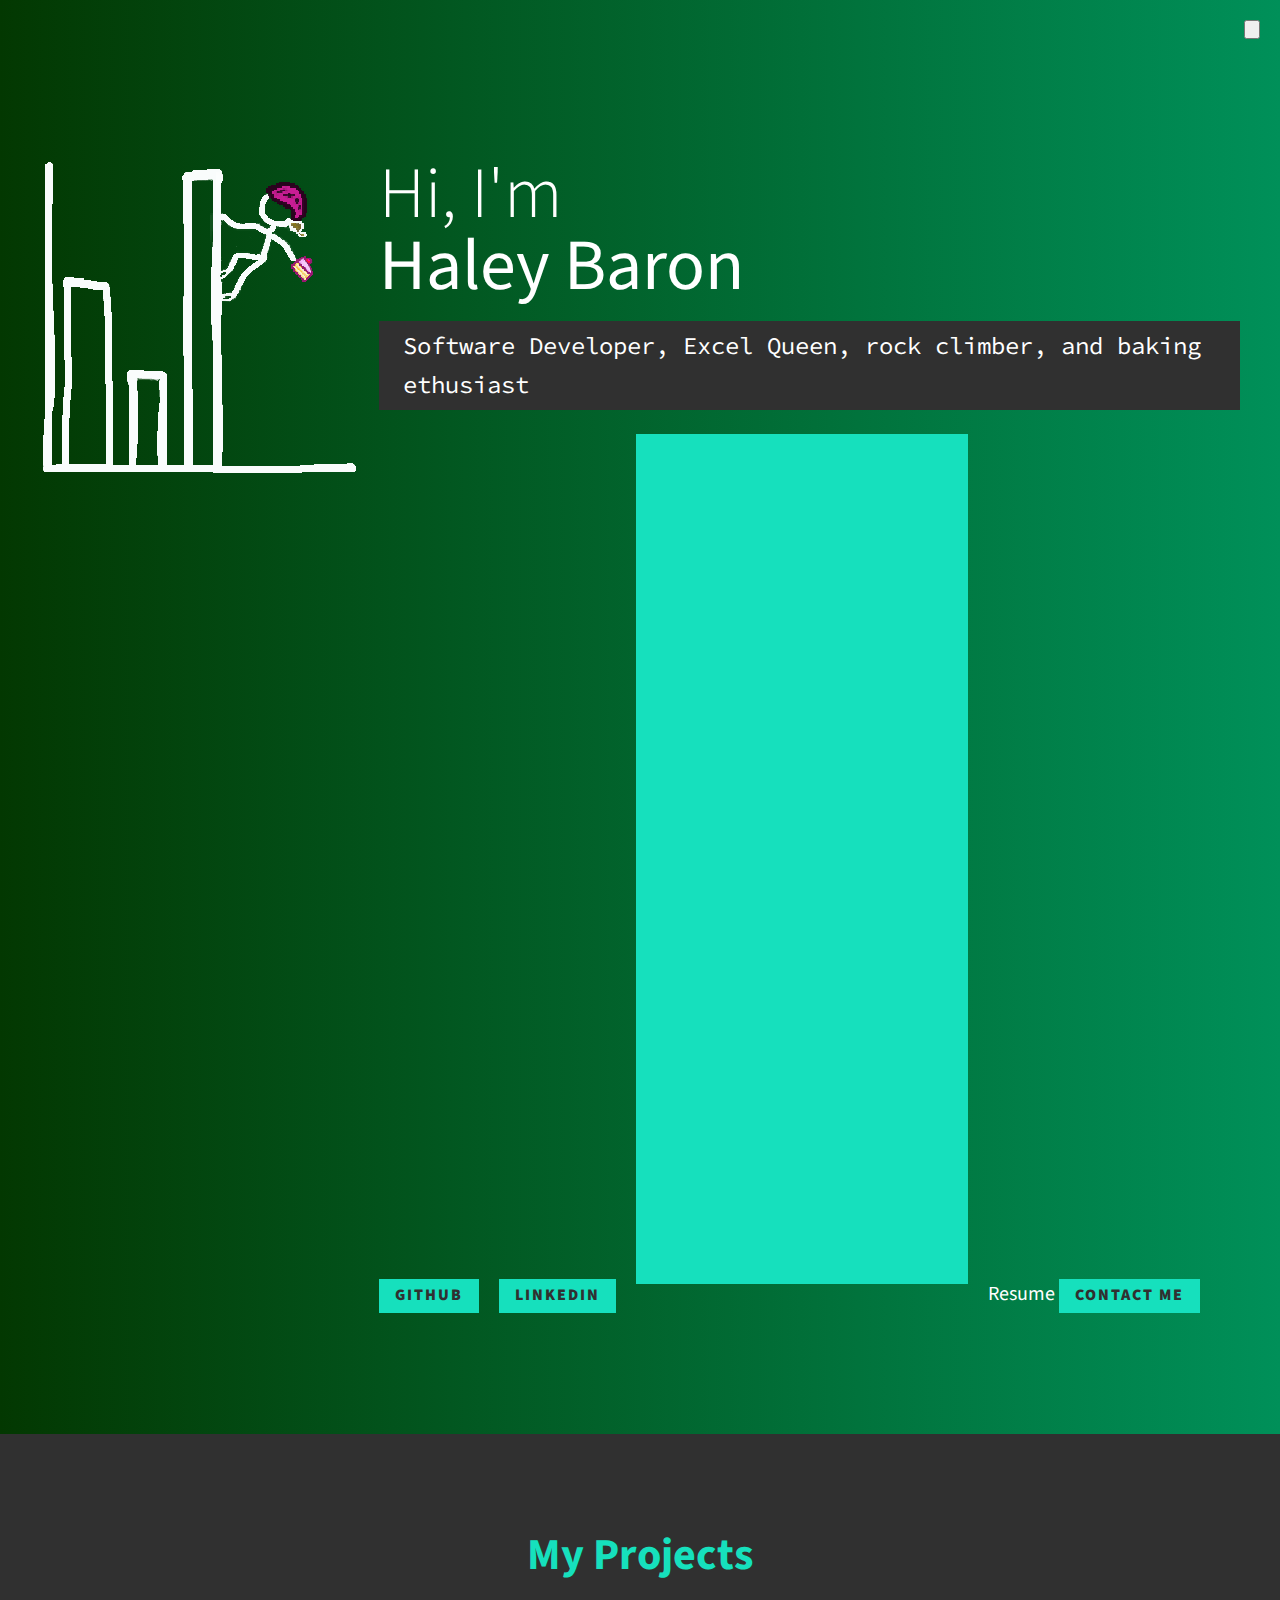
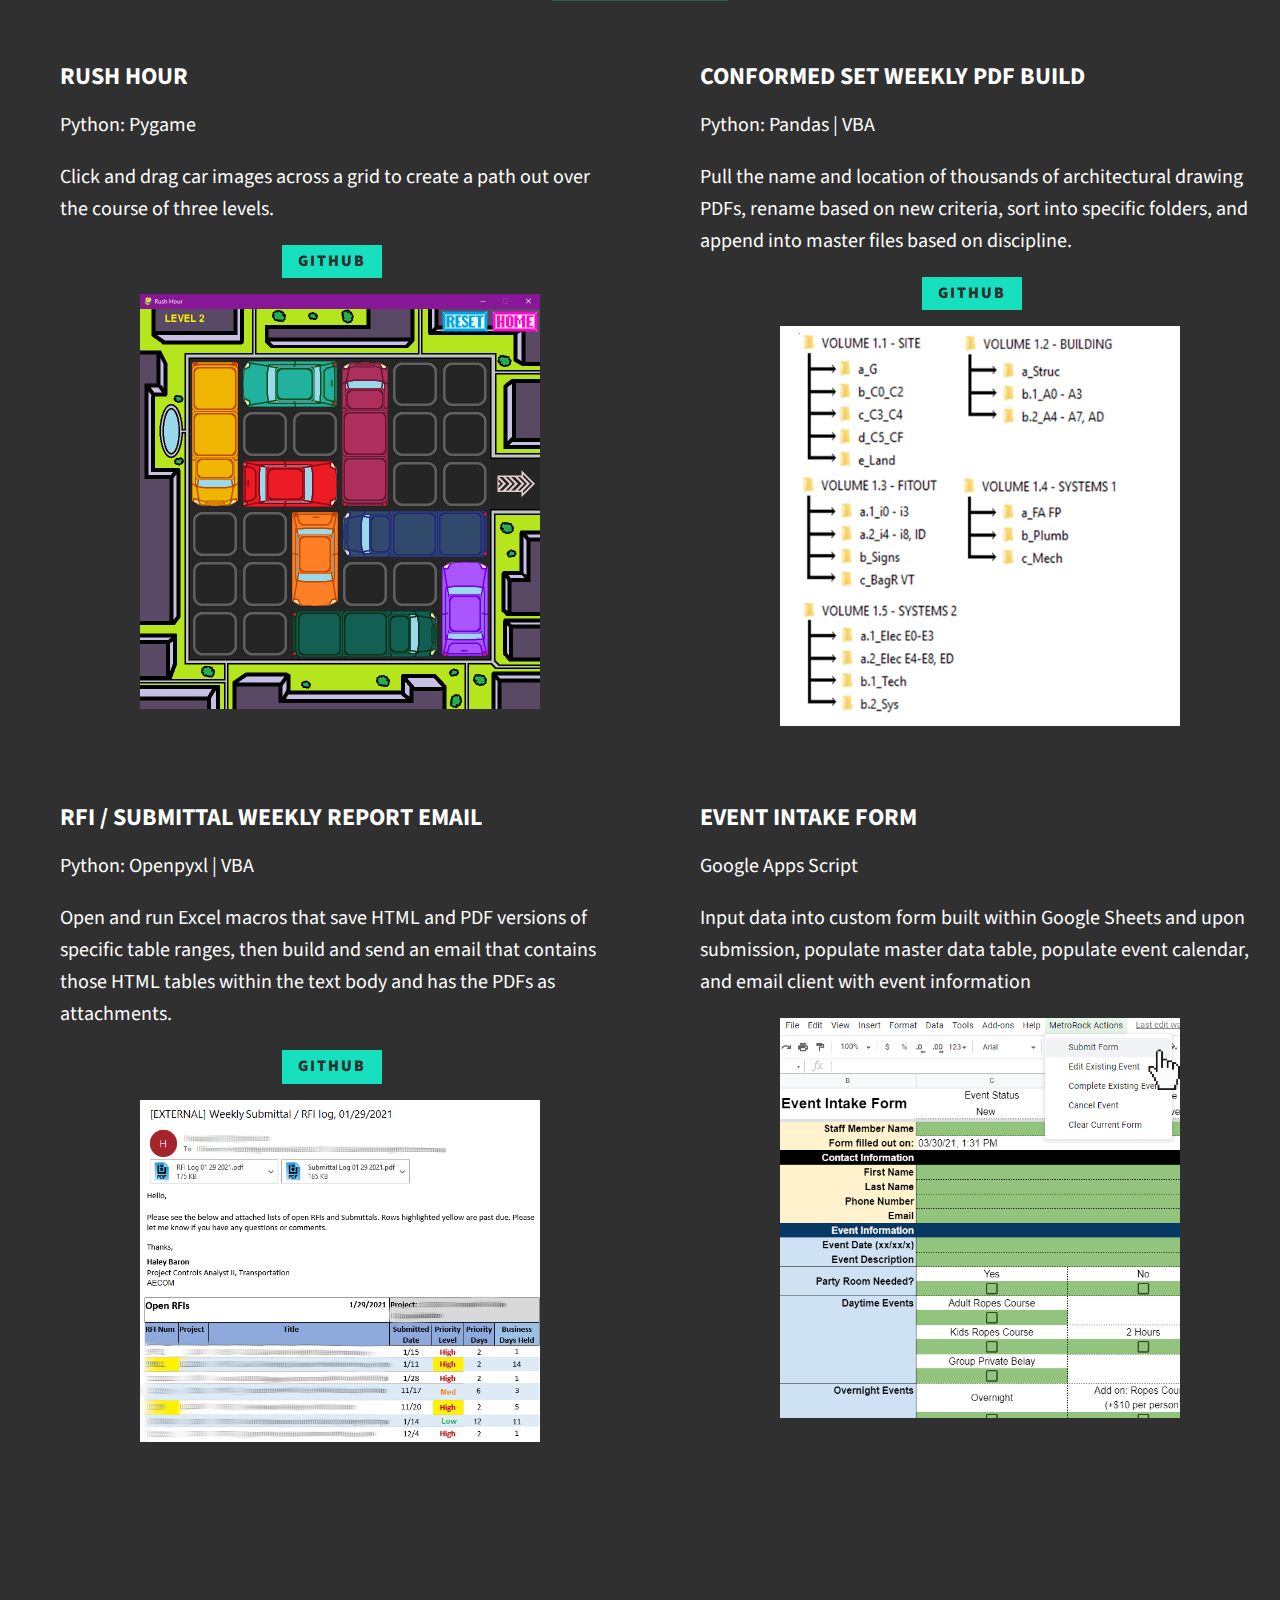
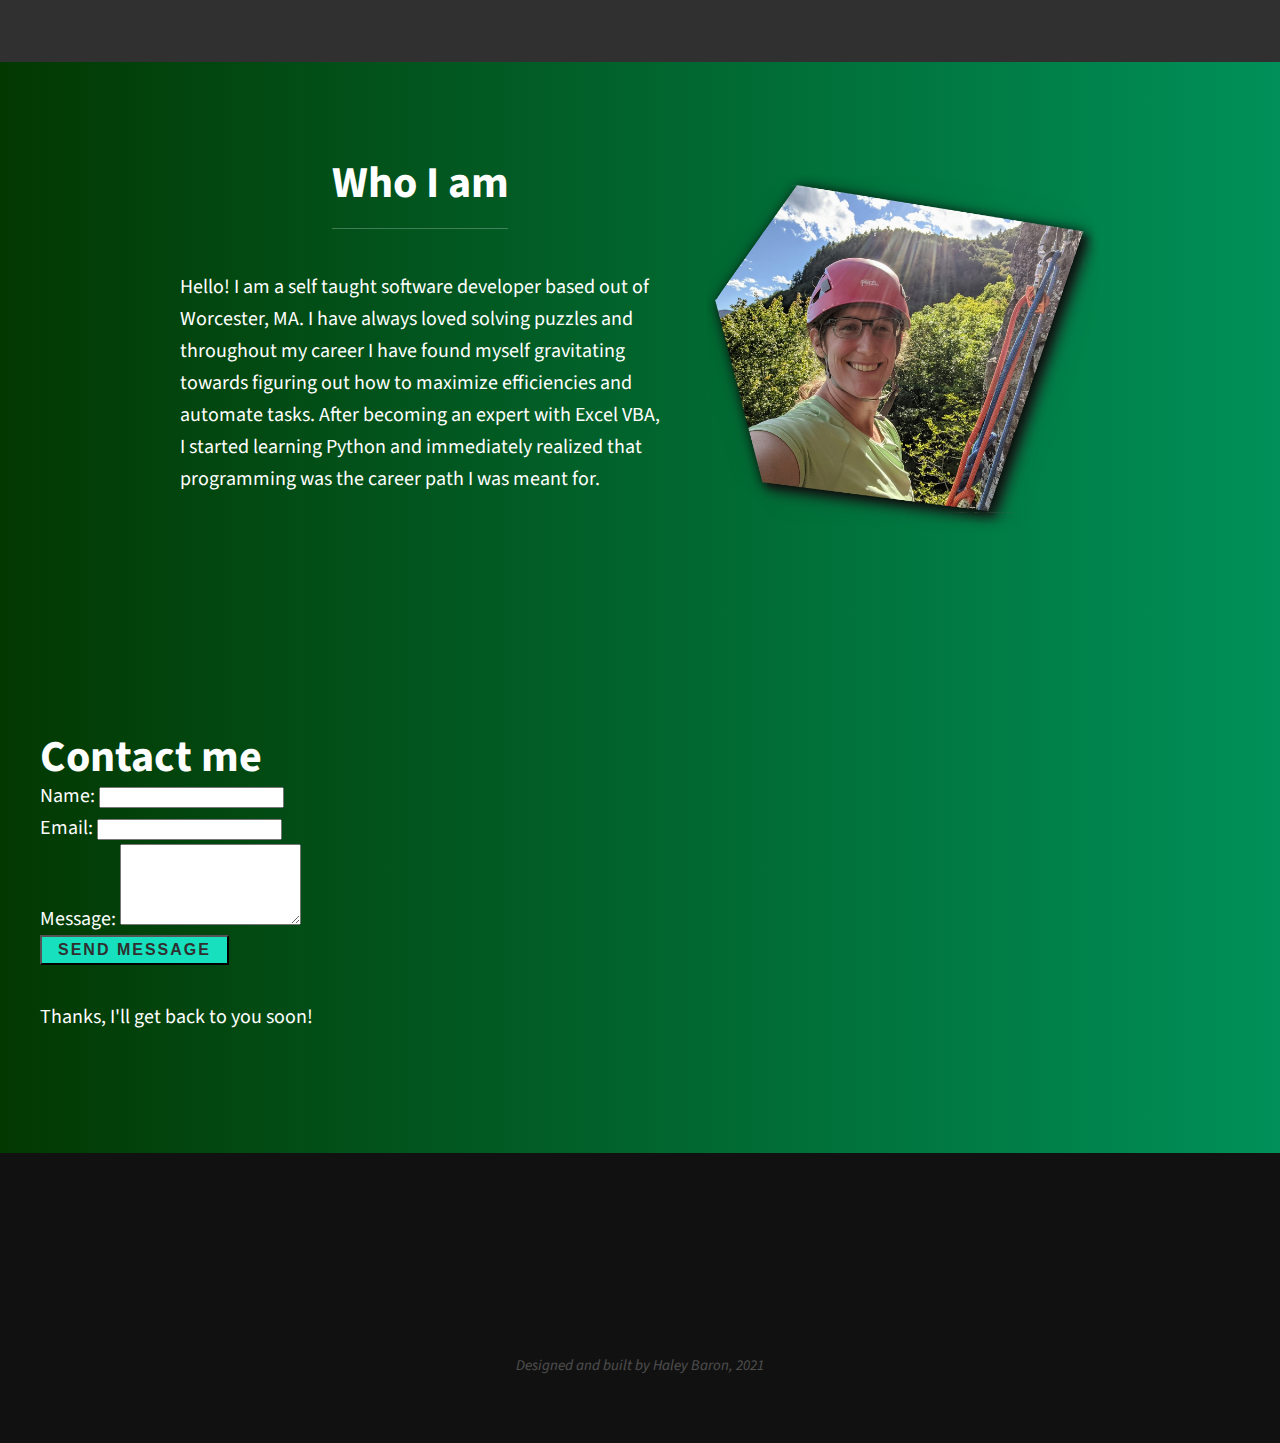
==== index.html @ 6edbf9b6 "Update index.html" ====
<html>
<head>
    <meta charset="UTF-8">
    <meta name="viewport" content="width=device-width, initial-scale=1.0">
    <title>Haley Baron Portfolio</title>
    <link rel="stylesheet" href="style.css">
    <script src="https://kit.fontawesome.com/a09a5a77fe.js" crossorigin="anonymous"></script>
    
    <link href="https://fonts.googleapis.com/css?family=Source+Code+Pro:400,900|Source+Sans+Pro:300,900&display=swap" rel="stylesheet">
</head>
<body>
    <header>
        <div class="logo">
            <img src="" alt="">
        </div>
        <button class="nav-toggle" aria-label="toggle navigation">
            <p class="hamburger"></p>
        </button>
        <nav class="nav">
            <ul class="nav__list">
                <li class="nav__item"><a href="#home" class="nav__link">Home</a></li>
                <li class="nav__item"><a href="#projects" class="nav__link">My Projects</a></li>
                <li class="nav__item"><a href="#about" class="nav__link">Who I Am</a></li>
                <li class="nav__item"><a href="#contact" class="nav__link">Contact Me</a></li>
            </ul>
        </nav>
    </header>

    <!-- Introduction -->
    <section class="intro" id="home">
        <h1 class="section__title section__title--intro">
            Hi, I'm <strong>Haley Baron</strong>
        </h1>
        <div class = "section__title section__title--img">
            <img src="images/AboutMe_cake2.png" alt="" class="intro__img">
        </div>
        <div>
            <div>
                <p class="section__subtitle section__subtitle--intro">Software Developer, Excel Queen, rock climber, and baking ethusiast</p>
            </div>
            <div class="section__title section__title--wrapper">
                <a href="https://github.com/Haleyb313" class="btn"><i class="fab fa-github"></i> Github</a>
                <a href="https://www.linkedin.com/in/haleybaron/" class="btn"><i class="fab fa-linkedin"></i> LinkedIn</a>
<!--                 <a href="https://www.haleybaron.github.io/resume/Baron.Haley.Resume.pdf" type="application/pdf" class="btn"><i class="fas fa-file-alt"></i> Resume</a> -->
		<embed src=""https://www.haleybaron.github.io/Baron.Haley.Resume.pdf" width="100%" height="850px" class="btn"><i class="fas fa-file-alt"></i> Resume</>
                <a href="#contact" class="btn"><i class="fas fa-paper-plane"></i> Contact Me</a>
            </div>
        </div>
    </section>


    <!-- My Projects -->
    <section class="my-projects" id="projects">
        <h2 class="section__title section__title--projects">My Projects</h2>
        <div class="projects">
            <div class="project">
                <h3>RUSH HOUR</h3>
				<p>Python: Pygame</p>
				<p>Click and drag car images across a grid to create a path out over the course of three levels.</p>  
                <div class="project--wrapper">
                    <a href="https://github.com/Haleyb313/RushHour/blob/main/rh.py" class="btn__project"><i class="fab fa-github"></i> Github</a>
                </div>
                <img src="images/RushHour.png" alt="" class="project__img">
            </div>
            <div class="project">
                <h3>CONFORMED SET WEEKLY PDF BUILD</h3>
				<p>Python: Pandas | VBA</p>
				<p>Pull the name and location of thousands of architectural drawing PDFs, rename based on new criteria, sort into specific folders, and append into master files based on discipline.</p>  
                <div class="project--wrapper">
                    <a href="https://github.com/Haleyb313/Conformed-Set-PDF-Creator/blob/main/main_github.py" class="btn__project"><i class="fab fa-github"></i> Github</a> 
                </div>
                <img src="images/ConformedSet.png" alt="" class="project__img">               
            </div>
            <div class="project">
                <h3>RFI / SUBMITTAL WEEKLY REPORT EMAIL</h3>
				<p>Python: Openpyxl | VBA</p>
				<p>Open and run Excel macros that save HTML and PDF versions of specific table ranges, then build and send an email that contains those HTML tables within the text body and has the PDFs as attachments.</p>
                <div class="project--wrapper">
                    <a href="https://github.com/Haleyb313/RFI_Submittal_Email/blob/main/Email_script_12_GitHub.py" class="btn__project"><i class="fab fa-github"></i> Github</a>
                </div>
                <img src="images/RFIEmail.png" alt="" class="project__img"> 
            </div>
            <div class="project">
                <h3>EVENT INTAKE FORM</h3>
				<p>Google Apps Script</p>
				<p>Input data into custom form built within Google Sheets and upon submission, populate master data table, populate event calendar, and email client with event information</p>  
                <img src="images/IntakeForm.png" alt="" class="project__img"> 
            </div>
        </div>
    </section>

    <!-- About Me -->
    <section class="about-me" id="about">
        <h2 class="section__title section__title--about">Who I am</h2>
        <!-- <p class="section__subtitle section__subtitle--about"></p> -->

        <div class="about-me__body">
            <p>Hello!  I am a self taught software developer based out of Worcester, MA.  I have always loved solving puzzles and throughout my career I have found myself gravitating towards figuring out how to maximize efficiencies and automate tasks.  After becoming an expert with Excel VBA, I started learning Python and immediately realized that programming was the career path I was meant for.</p>
        </div>

        <img src="images/profile_pic.png" class="about-me__img">

    </section>

    <!-- Contact Me -->    
    <section class="contact-me" id="contact">
        <h2 class="contact__title">Contact me</h2>

        <form class="input-container"
            action="https://formspree.io/f/mzbybael"
            method="POST"
        >
            <div class="input-section">
                <label class="input-label" for="name">Name:</label>
                <input class="input-input" type="text" name="name" id="full-name"  required/>
            </div>
            <div class="input-section">
                <label class="input-label" for="email" name="_replyto">Email:</label>
                <input class="input-input" type="email" name="_replyto" id="email-address" required/>
            </div>
            <div class="input-section-full">
                <!-- <label class="input-label" for="subject" name="subject">Subject:</label> -->
                <input class="input-input" type="hidden" name="_subject" id="email-subject" value="Contact Form Submission">
            </div>
            <div class="input-section-full">
                <label class="input-label">Message:</label>
                <textarea class="input-input" name="message" id="message" rows="5" required></textarea>
            </div>
            <div class="submit__wrapper">
                <!-- <a href="#" class="btn"><i class="fas fa-paper-plane"></i> Send message</a> -->
                <input class="btn" type="submit" value="Send message">
                <p class="thanks">Thanks, I'll get back to you soon!</p>
            </div>
        </form>

    </section>

    <!-- Footer -->
    <footer class="footer">    
        <!-- <a href="mailto:haleyb313@gmail.com" class="footer__link">hello@haley.dev</a> -->
            <ul class="social-list">
                <li class="social-list__item">
                    <a class="social-list__link" href="https://github.com/Haleyb313">
                        <i class="fab fa-github"></i>
                    </a>
                </li>
                <li class="social-list__item">
                    <a class="social-list__link" href="https://www.linkedin.com/in/haleybaron/">
                        <i class="fab fa-linkedin"></i>
                    </a>
                </li>
            </ul>
        <p class="designedby">Designed and built by Haley Baron, 2021</p>

    </footer>


    <script src="index.js"></script>


</body>
</html>
---- style.css ----
*,
*::before,
*::after{
    box-sizing: border-box;
}

:root {
    --ff-primary:'Source Sans Pro', sans-serif;
    --ff-secondary:'Source Code Pro', monospace;

    --fw-reg: 300;
    --fw-bold: 900;

    --clr-light: #fff;
    --clr-dark: #303030;
    --clr-accent: #16e0bd;
    --clr-hover:#085548; 

    --fs-h1: 3rem;
    --fs-h2: 2.25rem;
    --fs-h3: 1.24rem;
    --fs-body:1rem;

}

@media (min-width: 800px){
    :root {
        --fs-h1: 4.5rem;
        --fs-h2: 2.75rem;
        --fs-h3: 1.5rem;
        --fs-body: 1.25rem;
    }
}


/*General styles */

body{
    background: linear-gradient(to right, #033801, #009059);
    color: var(--clr-light);
    margin: 0;
    font-family:var(--ff-primary);
    font-size: var(--fs-body);
    line-height: 1.6;
}

section {
    padding: 5em 2em;
}

img {
    display: block;
    max-width: 100%;
}

:focus {
    outline: 3px solid var(--clr-accent);
    outline-offset: 3px;
}

/* Buttons */

.btn,
.btn__project {
    display: inline-block;
    background: var(--clr-accent);
    color: var(--clr-dark);
    text-decoration: none;
    cursor: pointer;
    font-size: 1rem;
    text-transform: uppercase;
    letter-spacing: 2px;
    font-weight: var(--fw-bold);
    transition: transform 200ms ease-in-out;
    margin-right: 1em;  
    margin-bottom: 1em;  
    padding: .25em 1em;
    position: relative;
    width: max-content;
}

.btn:hover {
    transform: scale(1.1);
    border: 2px solid var(--clr-light);
}

.btn__project:hover {
    transform: scale(1.1);
    border: 2px solid var(--clr-light);
}


/* Typography */

h1,
h2,
h3 {
    line-height: 1;
    margin: 0;
}

h1 {font-size: var(--fs-h1)}
h2 {font-size: var(--fs-h2)}
h3 {font-size: var(--fs-h3)}

.section__title {
    margin-bottom: .25em;
}

.section__title--intro {
    font-weight: var(--fw-reg);
}

.section__title--intro strong {
    display: block;
}
.section__subtitle{
    margin:0;
    font-size: var(--fs-h3);
}

.section__subtitle--intro{
    background-color: var(--clr-dark);
    font-family: var(--ff-secondary);
    margin-bottom: 1em;
    padding: .25em 1em;
    width: 100%;
    max-width: max-content;
}

/* .section__subtitle--about{} */

/* Header */

header {
    display: flex;
    justify-content: space-between;
    padding: 1em;
}

.logo {
    max-width: 100px;
}

.nav {
    position: fixed;
    background: var(--clr-dark);
    color: var(--clr-light);
    top: 0;
    bottom: 0;
    left: 0;
    right: 0;
    z-index: 100;
    
    transform: translateX(100%);
    transition: transform 250ms cubic-bezier(.5, 0, .5, 1);
}

.nav__list {
    list-style: none;
    display: flex;
    height: 100%;
    flex-direction: column;
    justify-content: space-evenly;
    align-items: center;
    margin: 0;
    padding: 0;
}

.nav__link {
    color: inherit;
    font-weight: var(--fw-bold);
    font-size: var(--fs-h2);
    text-decoration: none;
}

.nav__link:hover {
    color: var(--clr-accent);
}




/* Intro section */

.intro {
    position: relative;
    width: max-content;
}

@media (min-width: 400px){
    .intro {
        display: grid;
        width: 100%;
        margin: 0 auto;
        grid-column-gap: 1em;
        grid-template-areas:
            "img title"
            "img subtitle"
            "img buttons";

    }

    .intro__img{
        grid-area:  img;
        grid-template-columns: min-content max-content;
        min-width: 250px;
        float: right;
    }

}

.section__title--intro{
    /* grid-area: title; */
    grid-template-columns: min-content max-content;

}

.section__title--img {
    grid-column-start: 1;
    grid-row: 1 / 4;
}

.section__title--wrapper {
    grid-column-start: 2;
}

/* Projects */

.my-projects {
    background-color: var(--clr-dark);
    background-size: cover;
    color: var(--clr-light);
}

.section__title--projects{
    color:var(--clr-accent);
    position: relative;
    text-align: center;
}

.section__title--projects::after{
    content: '';
    display: block;
    width: 4em;
    height: 1px;
    margin: 0.5em auto 1em;
    background: currentColor;
    opacity: 0.25;
}

.project{
    max-width: 600px;
    max-height: auto;
    margin: 0 auto;
    padding: 1em;
}

.project:hover {
    border: 2px solid var(--clr-accent);
    background: var(--clr-hover);
}


@media (min-width: 800px){
    .projects {
        display: grid;
        max-width: 1200px;
        width: min-content;
        margin: 1em auto 1em;
        grid-column-gap: 2em;
        grid-row-gap: 2em;
        grid-template-areas:
            "title"
            "subtitle"
            "btn"
            "img";
        grid-template-columns: 600px max-content;
    }

    .project__img{
        width: 400px; 
        grid-area:  img;
        min-width: 250px;
        max-width: 450px;
        margin: auto;
    }

    .project--wrapper{
        position: relative;
        text-align: center;
        margin: auto;
    }

}

.about-me{
    max-width: 1000px;
    margin: 0 auto;
}

@media (min-width: 800px){
    .about-me{
        display: grid;
        grid-template-columns: 1fr 400px;
        grid-template-areas: 
            "title img"
            "subtitle img"
            "text img";
        grid-column-gap: 2em;
    }

    .section__title--about{
        grid-area: title;
        position: relative;
        text-align: center;
    }

    .about-me__img{
        grid-area: img;
    }

    .section__title--about::after{
        content: '';
        display: block;
        width: 4em;
        height: 1px;
        margin: 0.5em auto .25em;
        background: currentColor;
        opacity: 0.25;
    }

}

/* footer */

.footer {
    background: #111;
    color: var(--clr-accent);
    text-align: center;
    padding: 2.5em 0;
}

.footer a { 
    color: inherit;
    text-decoration: none;
}

.footer__link {
    font-weight: var(--fw-bold);
    font-size: var(--fs-h3);
}

.social-list__link{
    font-size: 3em;
}

.footer__link:hover,
.social-list__link:hover {
    opacity: .7;
}

.footer__link:hover {
    text-decoration: underline;
}

.social-list {
    list-style: none;
    display: flex;
    justify-content: center;
    margin: 2em 0 0;
    padding: 0;
}

.social-list__item {
    margin: 0 .5em;
}

.social-list__link {
    padding: .5em;
}

.designedby {
   color: #fff;
   opacity: .25; 
   font-size: .75em;
   font-style: italic;
}
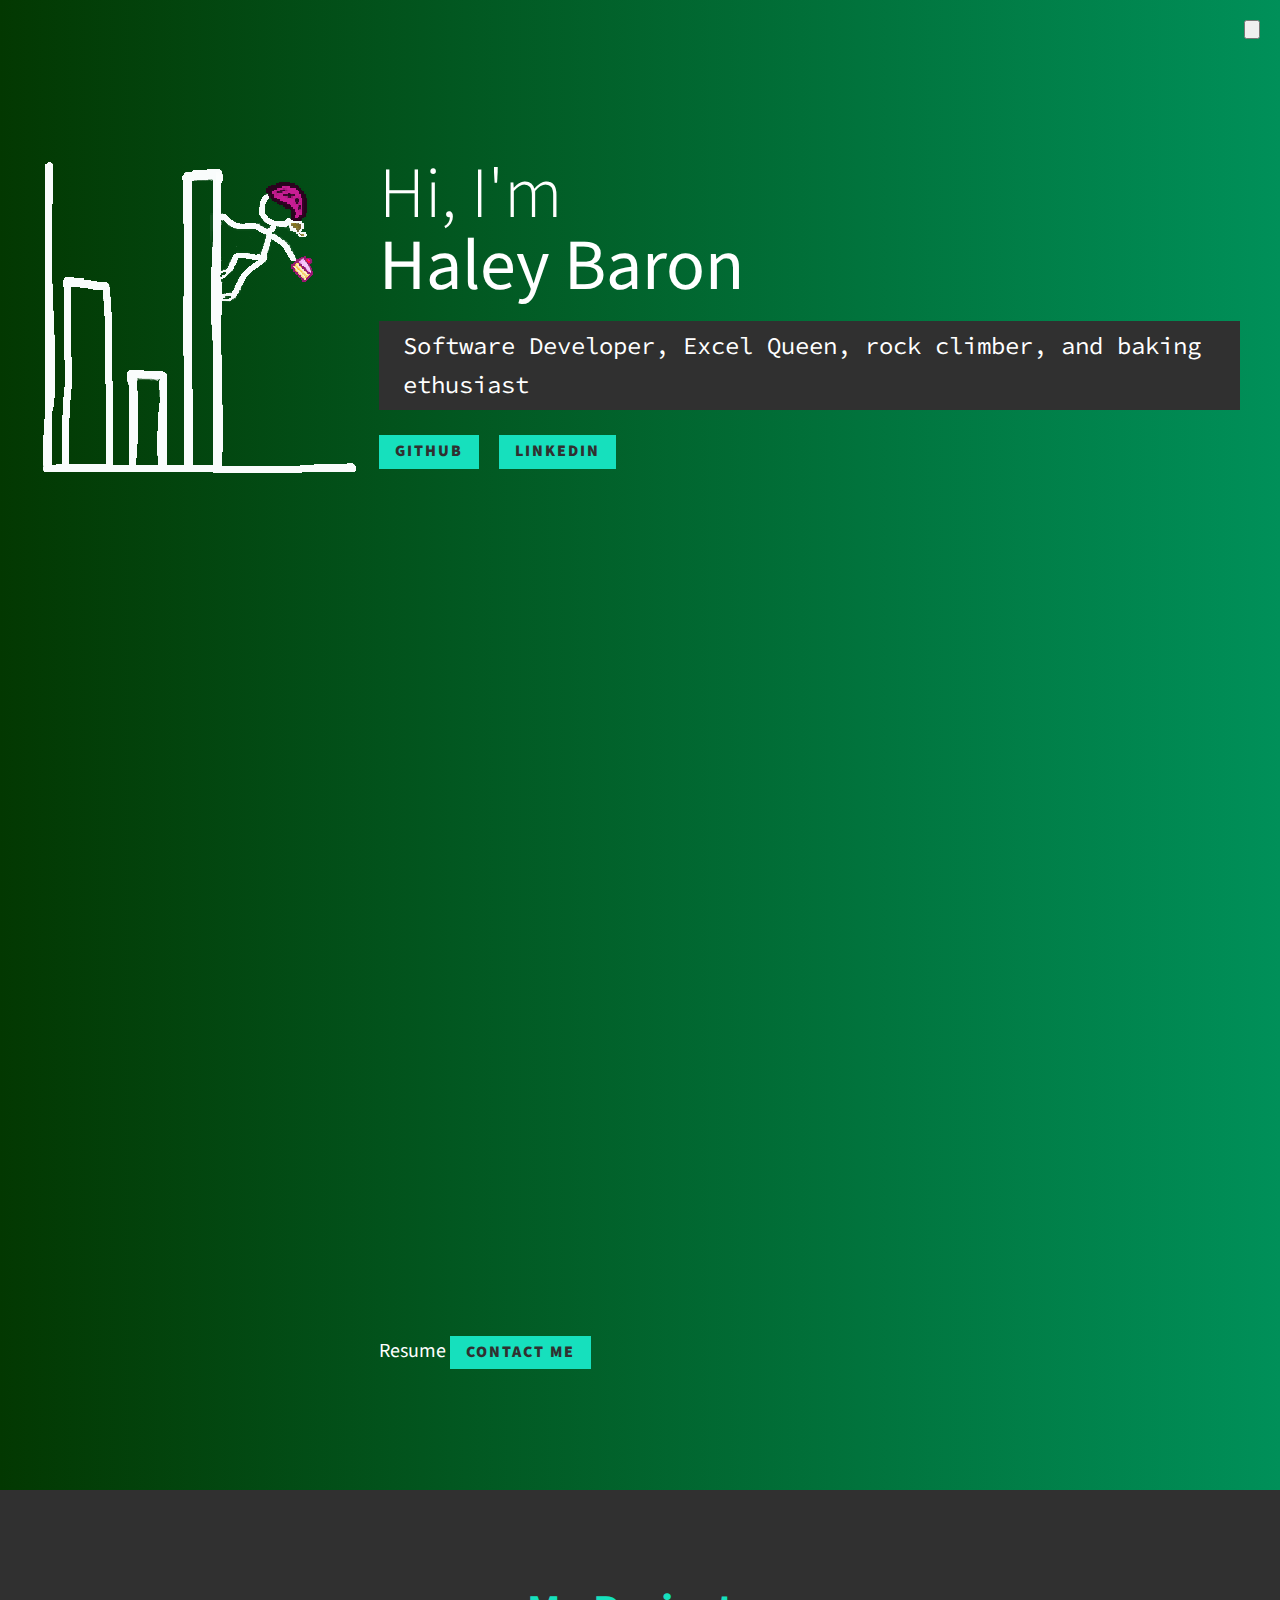
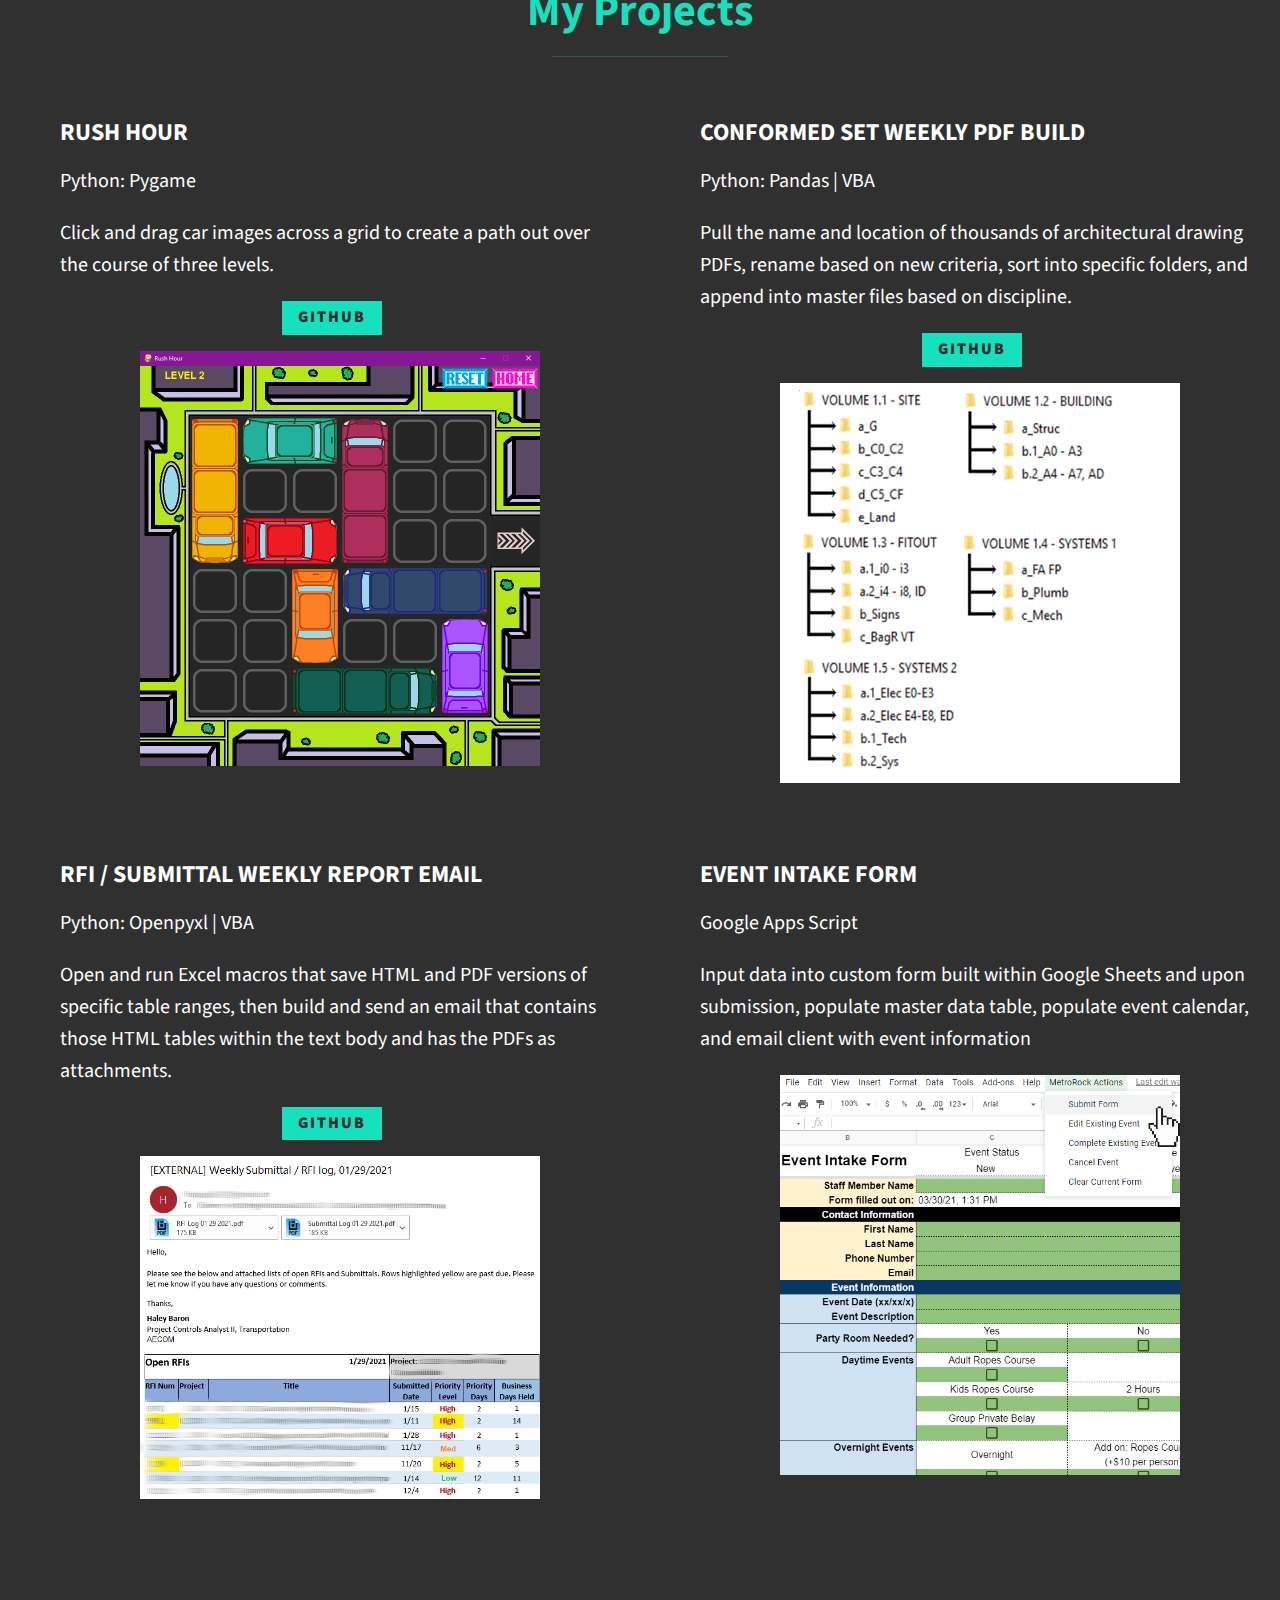
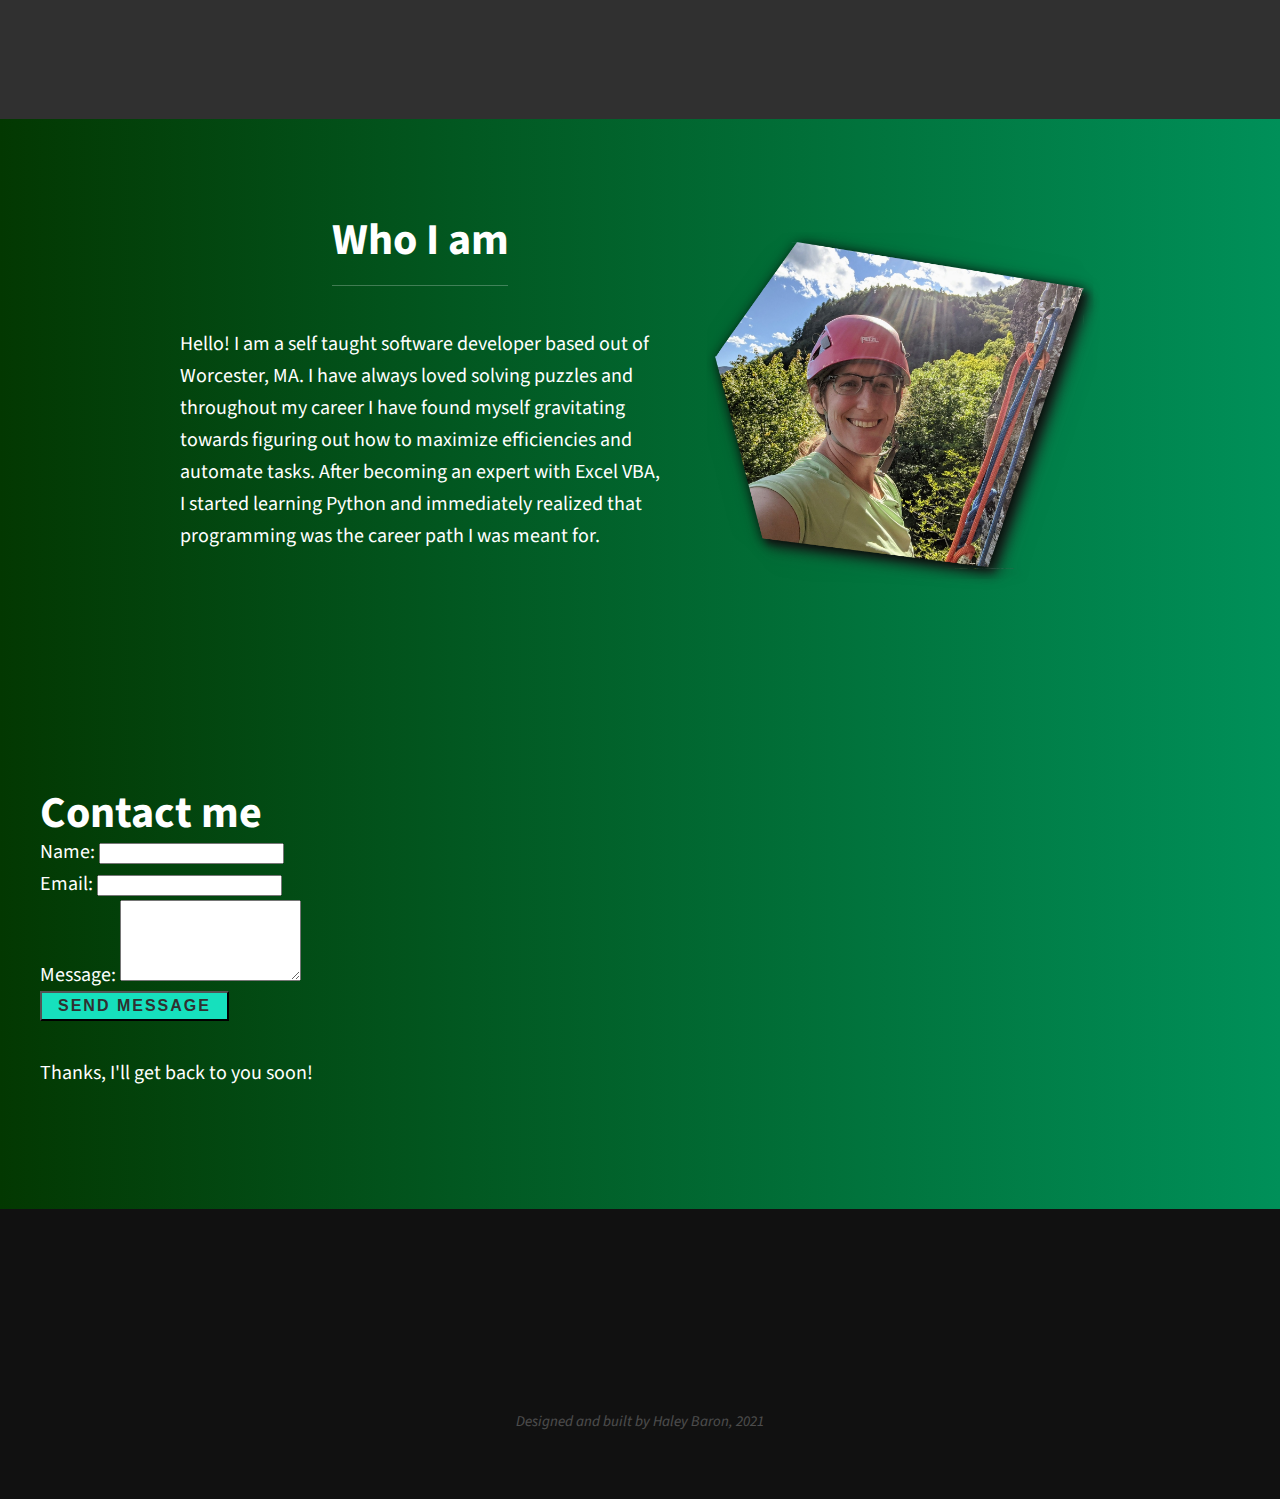
==== commit b18787b9: "Update index.html" ====
--- a/index.html
+++ b/index.html
@@ -42,7 +42,7 @@
                 <a href="https://github.com/Haleyb313" class="btn"><i class="fab fa-github"></i> Github</a>
                 <a href="https://www.linkedin.com/in/haleybaron/" class="btn"><i class="fab fa-linkedin"></i> LinkedIn</a>
 <!--                 <a href="https://www.haleybaron.github.io/resume/Baron.Haley.Resume.pdf" type="application/pdf" class="btn"><i class="fas fa-file-alt"></i> Resume</a> -->
-		<embed src=""https://www.haleybaron.github.io/Baron.Haley.Resume.pdf" width="100%" height="850px" class="btn"><i class="fas fa-file-alt"></i> Resume</>
+		<embed src=""https://www.haleybaron.github.io/Baron.Haley.Resume.pdf" width="100%" height="850px"><i class="fas fa-file-alt"></i> Resume</>
                 <a href="#contact" class="btn"><i class="fas fa-paper-plane"></i> Contact Me</a>
             </div>
         </div>
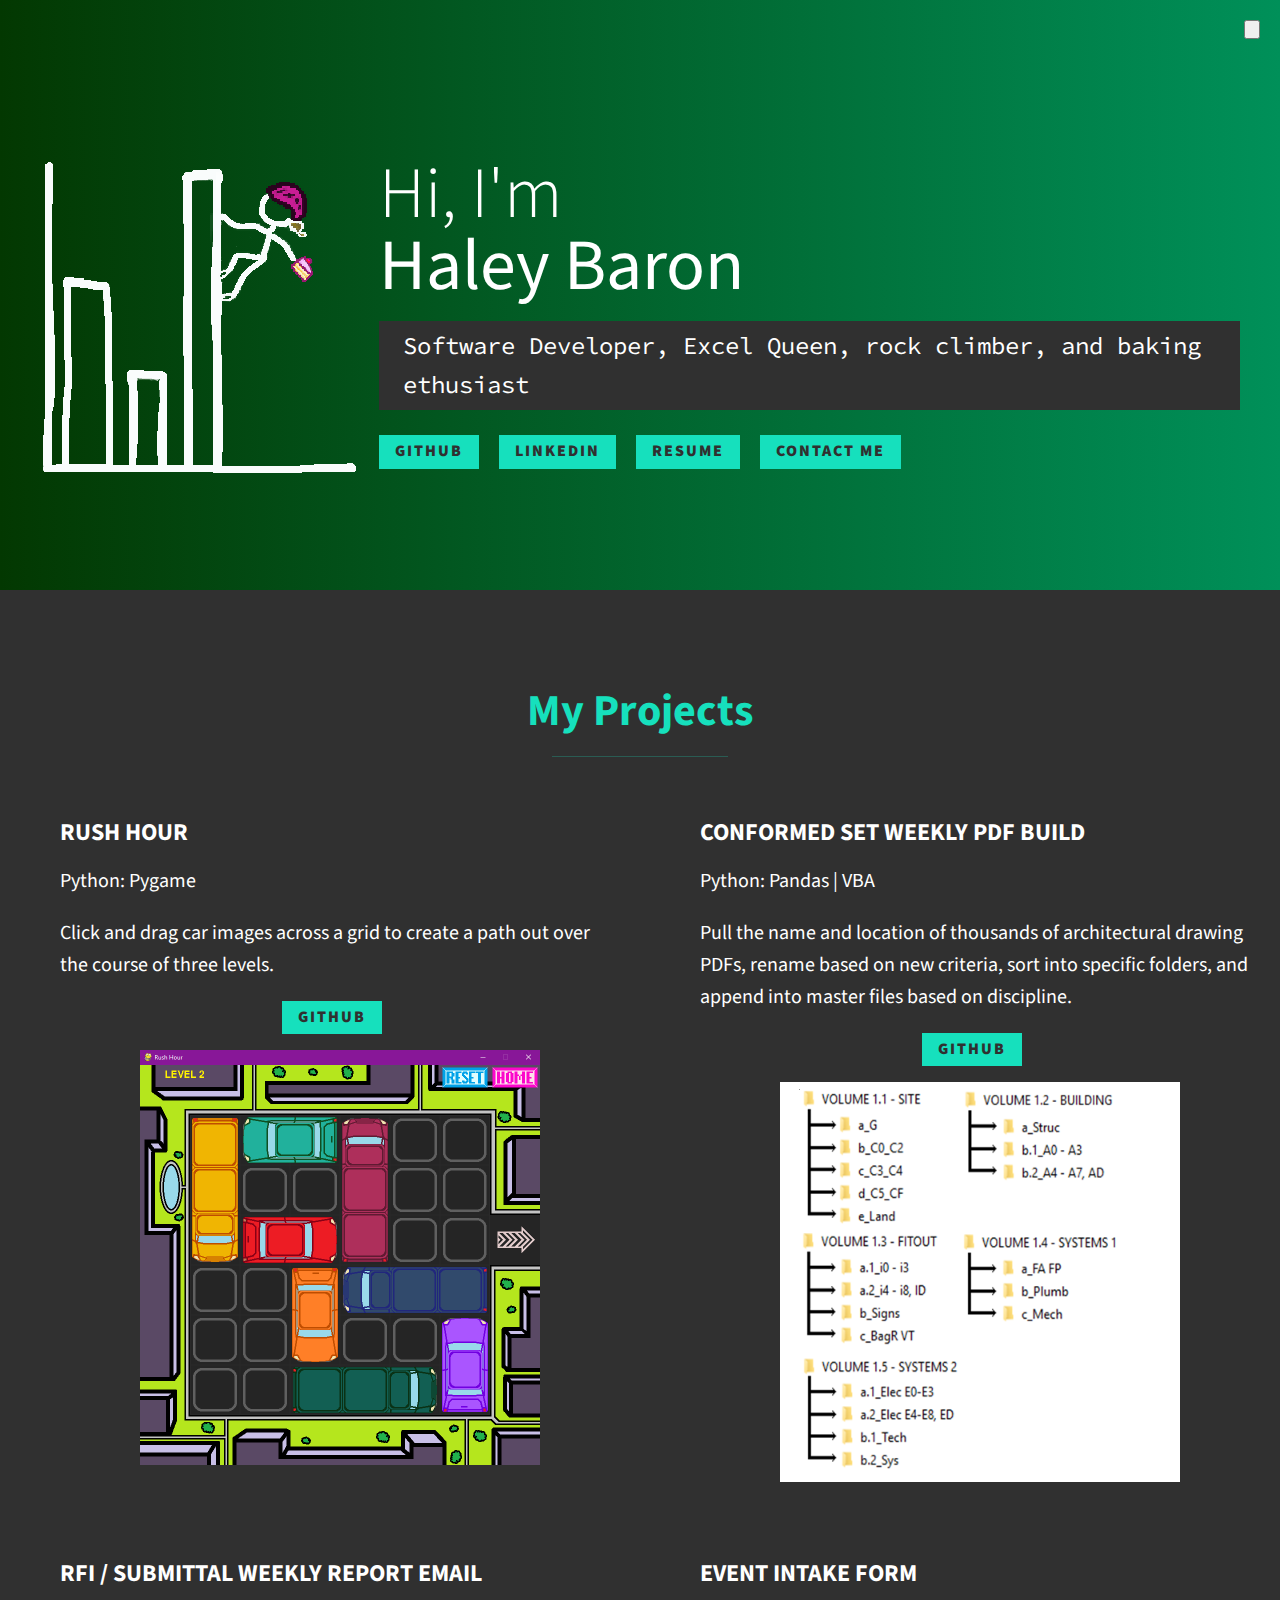
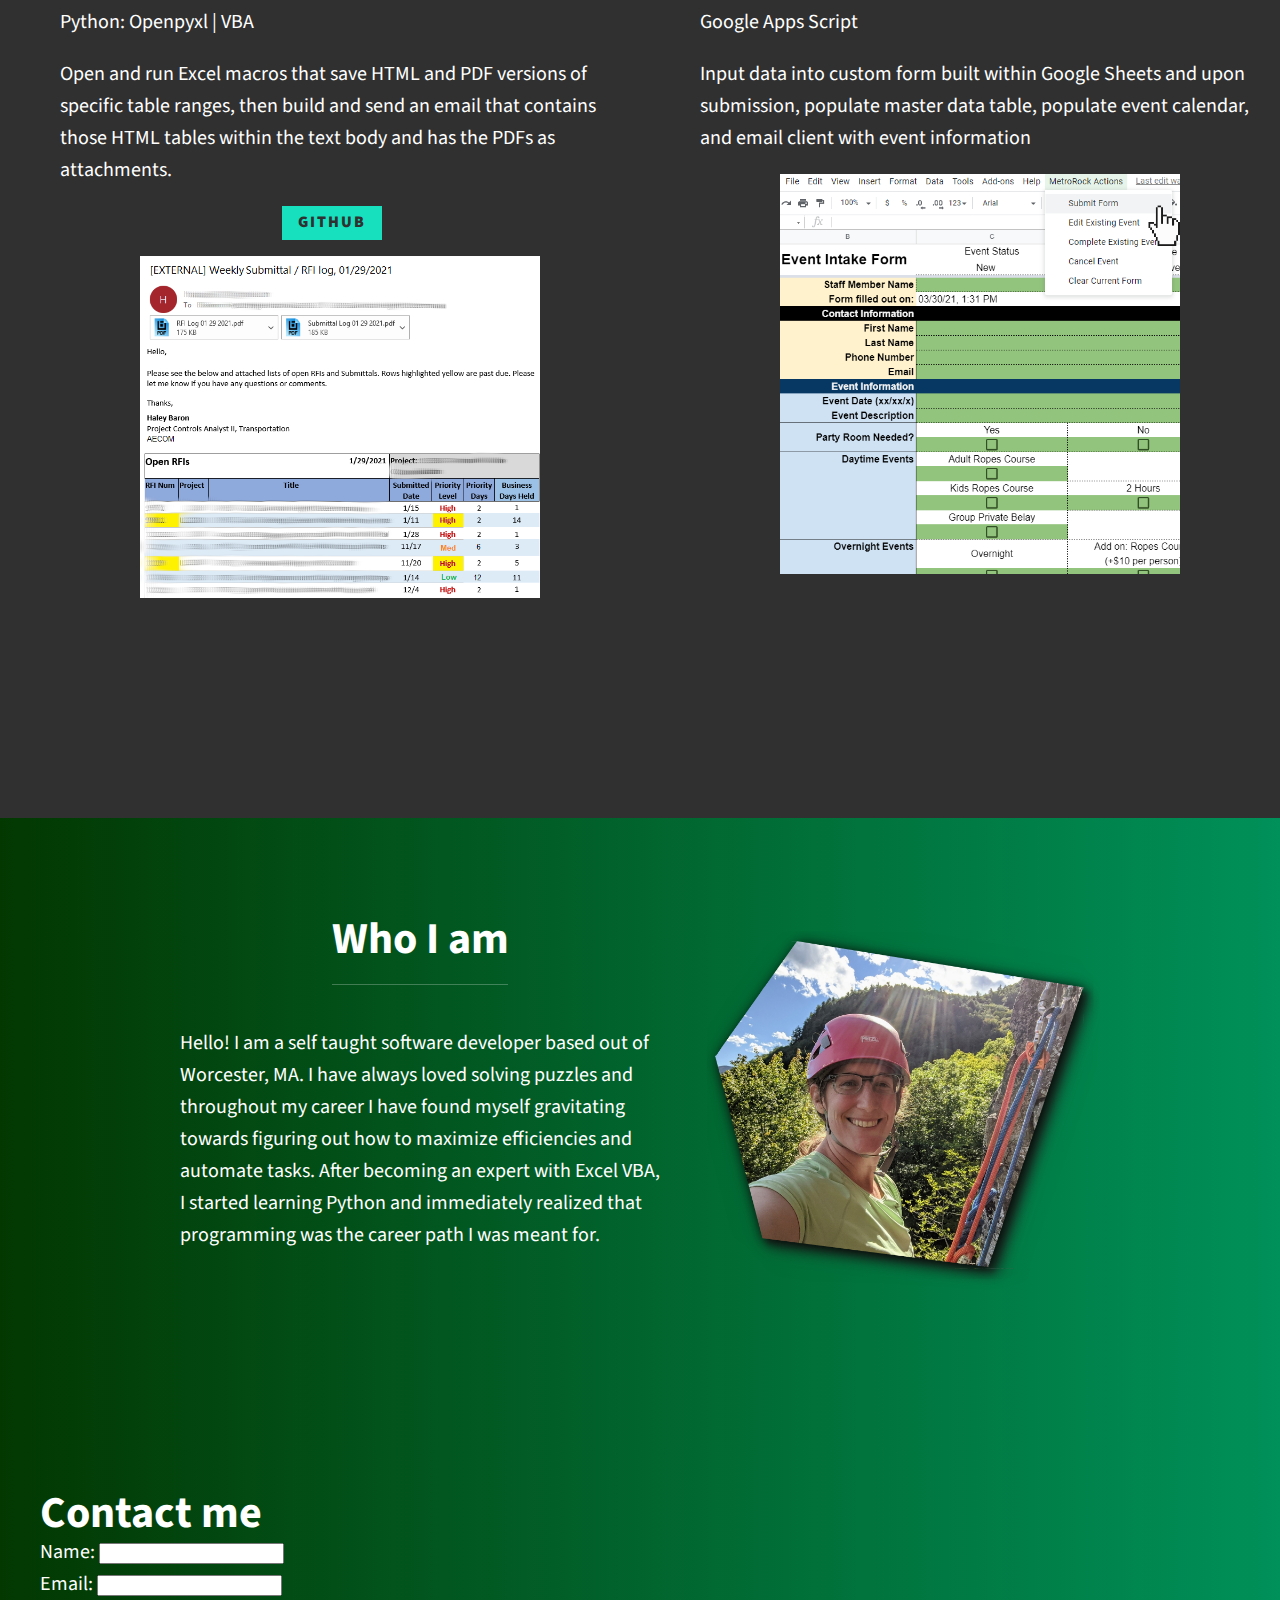
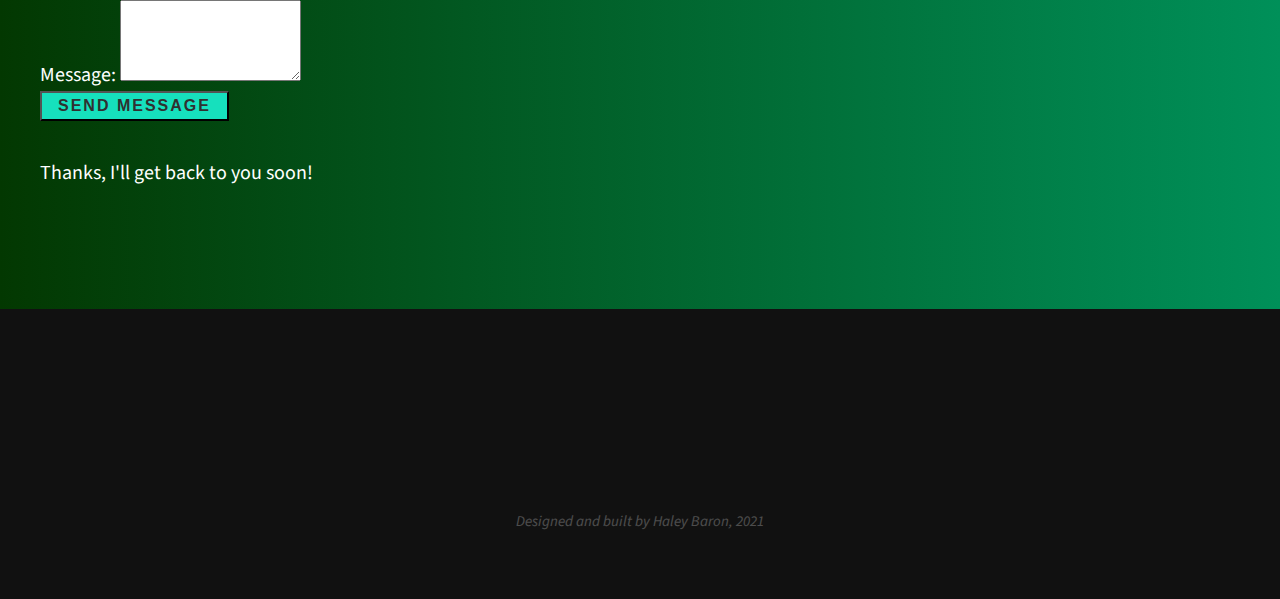
==== commit d2b50ad9: "Update index.html" ====
--- a/index.html
+++ b/index.html
@@ -41,8 +41,7 @@
             <div class="section__title section__title--wrapper">
                 <a href="https://github.com/Haleyb313" class="btn"><i class="fab fa-github"></i> Github</a>
                 <a href="https://www.linkedin.com/in/haleybaron/" class="btn"><i class="fab fa-linkedin"></i> LinkedIn</a>
-<!--                 <a href="https://www.haleybaron.github.io/resume/Baron.Haley.Resume.pdf" type="application/pdf" class="btn"><i class="fas fa-file-alt"></i> Resume</a> -->
-		<embed src=""https://www.haleybaron.github.io/Baron.Haley.Resume.pdf" width="100%" height="850px"><i class="fas fa-file-alt"></i> Resume</>
+                <a href="https://www.haleybaron.github.io/resume/Baron.Haley.Resume.pdf"  type="text/javascript" target="_blank" class="btn"><i class="fas fa-file-alt"></i> Resume</a>
                 <a href="#contact" class="btn"><i class="fas fa-paper-plane"></i> Contact Me</a>
             </div>
         </div>
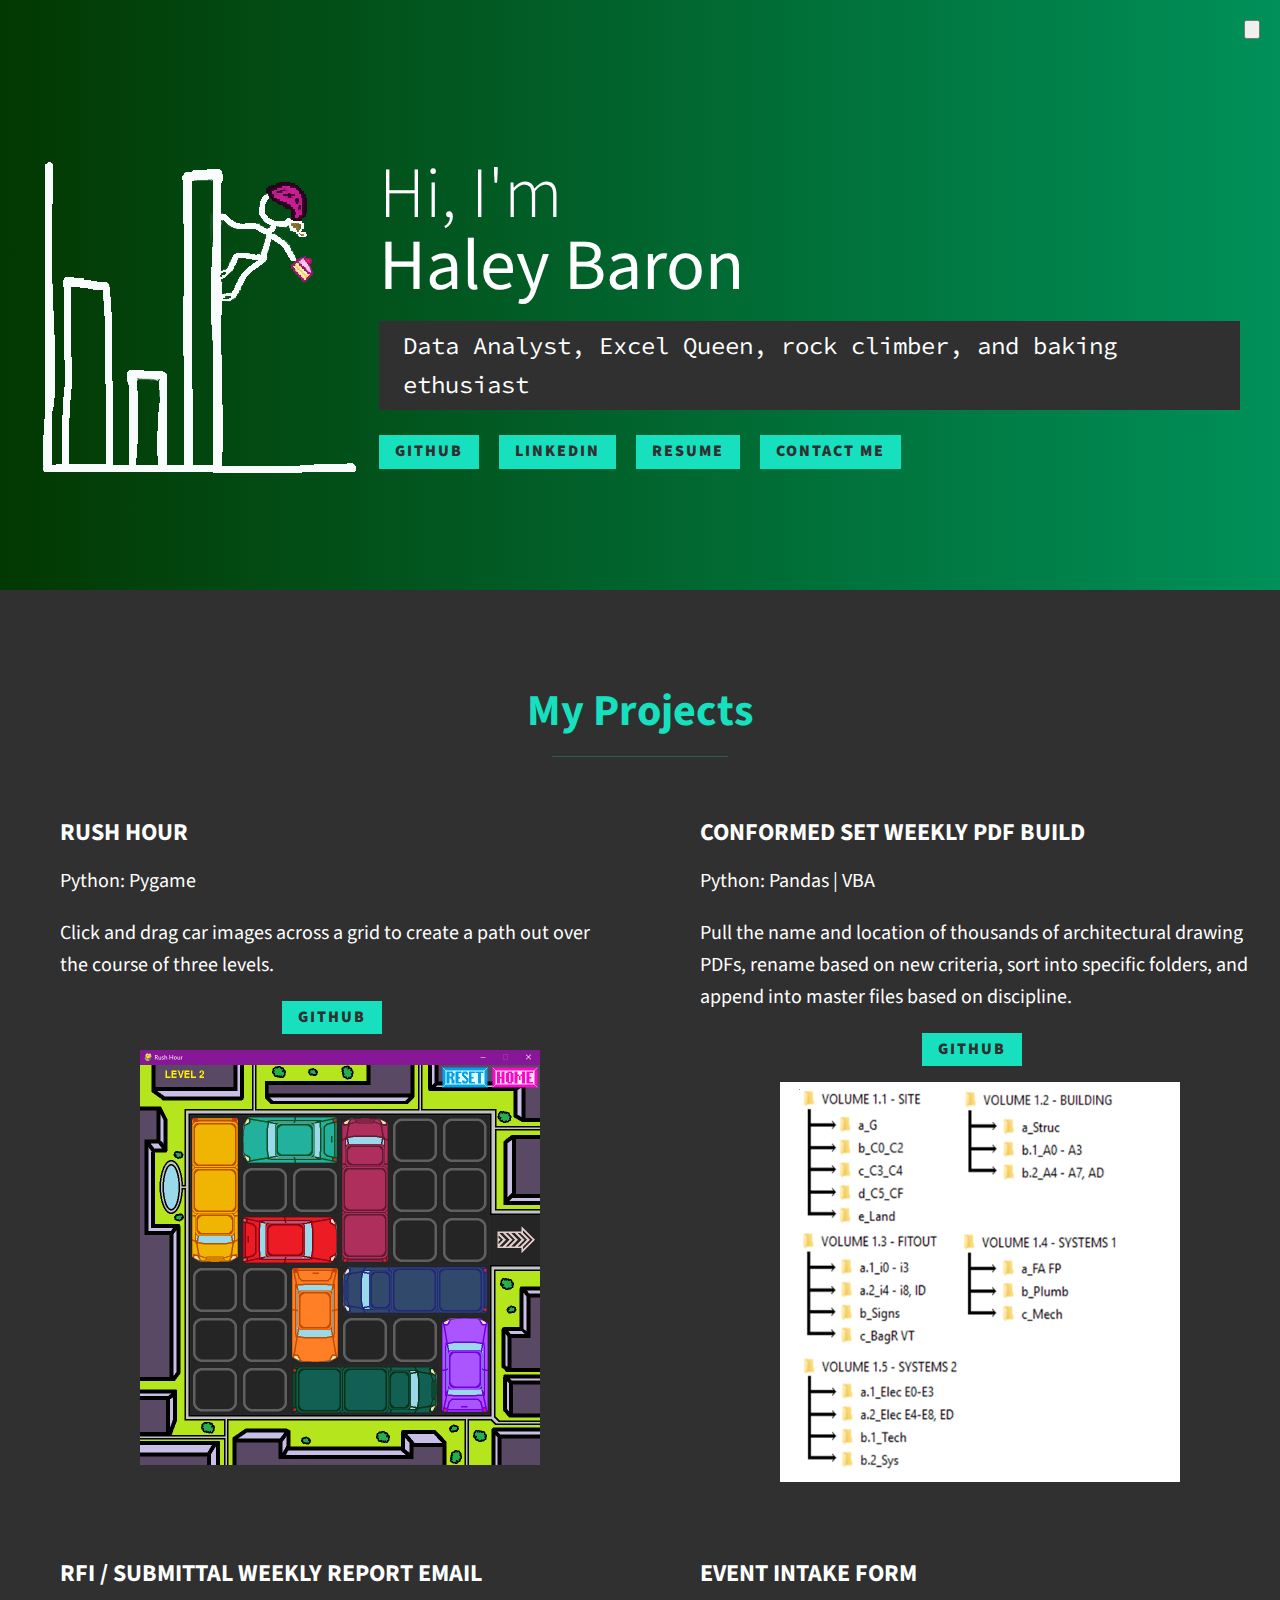
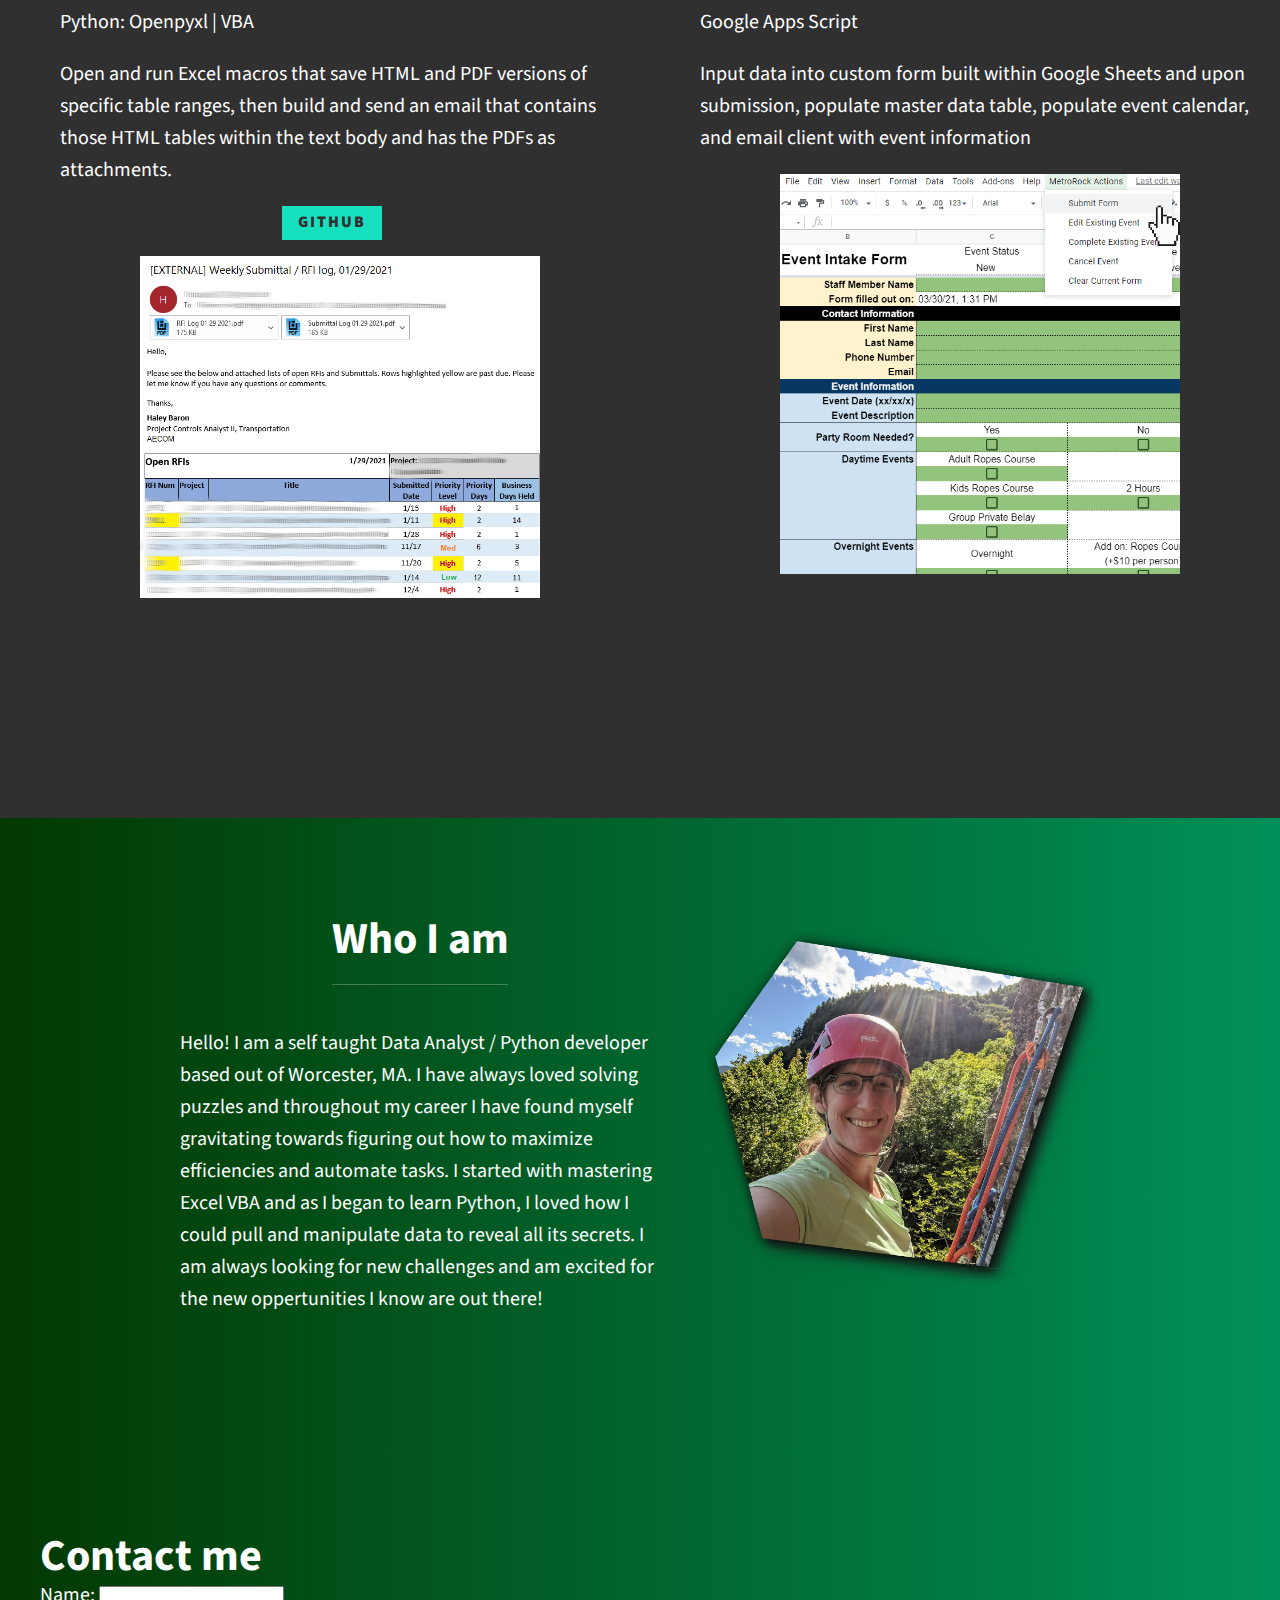
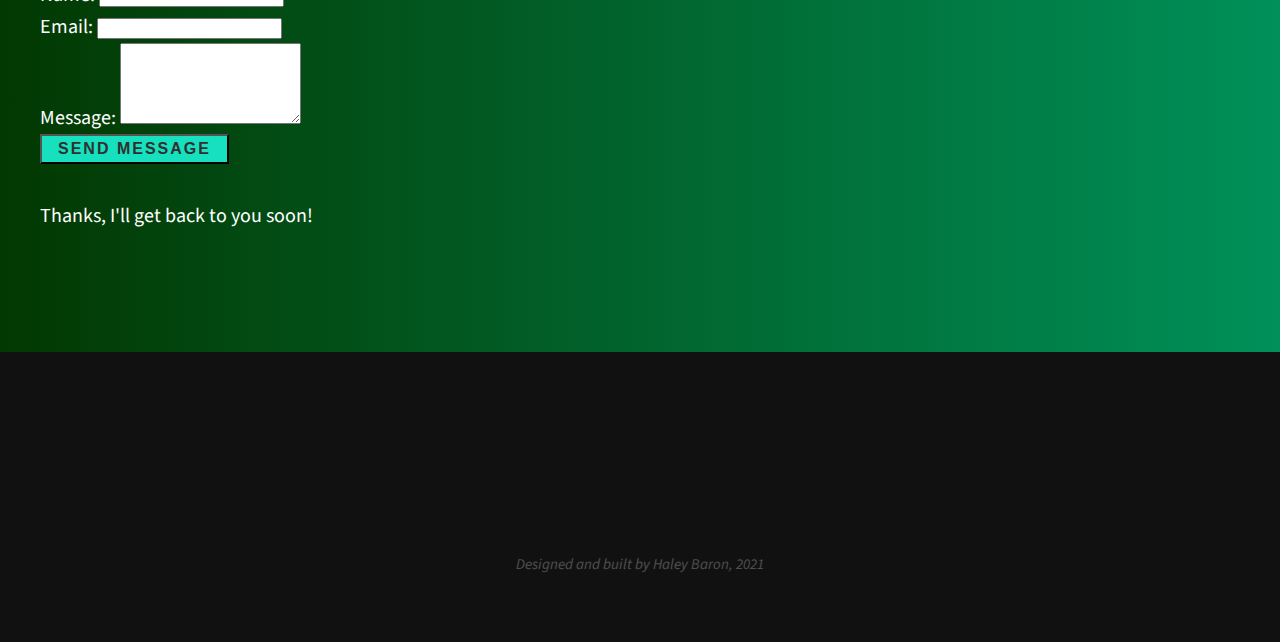
==== commit 8e421be7: "Update index.html" ====
--- a/index.html
+++ b/index.html
@@ -36,12 +36,12 @@
         </div>
         <div>
             <div>
-                <p class="section__subtitle section__subtitle--intro">Software Developer, Excel Queen, rock climber, and baking ethusiast</p>
+                <p class="section__subtitle section__subtitle--intro">Data Analyst, Excel Queen, rock climber, and baking ethusiast</p>
             </div>
             <div class="section__title section__title--wrapper">
                 <a href="https://github.com/Haleyb313" class="btn"><i class="fab fa-github"></i> Github</a>
                 <a href="https://www.linkedin.com/in/haleybaron/" class="btn"><i class="fab fa-linkedin"></i> LinkedIn</a>
-                <a href="https://www.haleybaron.github.io/resume/Baron.Haley.Resume.pdf"  type="text/javascript" target="_blank" class="btn"><i class="fas fa-file-alt"></i> Resume</a>
+                <a href="https://haleyb313.github.io/haleybaron.github.io/resume/Baron.Haley.Resume.pdf" type="application/pdf" target="_blank" class="btn"><i class="fas fa-file-alt"></i> Resume</a>
                 <a href="#contact" class="btn"><i class="fas fa-paper-plane"></i> Contact Me</a>
             </div>
         </div>
@@ -94,7 +94,7 @@
         <!-- <p class="section__subtitle section__subtitle--about"></p> -->
 
         <div class="about-me__body">
-            <p>Hello!  I am a self taught software developer based out of Worcester, MA.  I have always loved solving puzzles and throughout my career I have found myself gravitating towards figuring out how to maximize efficiencies and automate tasks.  After becoming an expert with Excel VBA, I started learning Python and immediately realized that programming was the career path I was meant for.</p>
+            <p>Hello!  I am a self taught Data Analyst / Python developer based out of Worcester, MA.  I have always loved solving puzzles and throughout my career I have found myself gravitating towards figuring out how to maximize efficiencies and automate tasks.  I started with mastering Excel VBA and as I began to learn Python, I loved how I could pull and manipulate data to reveal all its secrets.  I am always looking for new challenges and am excited for the new oppertunities I know are out there!</p>
         </div>
 
         <img src="images/profile_pic.png" class="about-me__img">
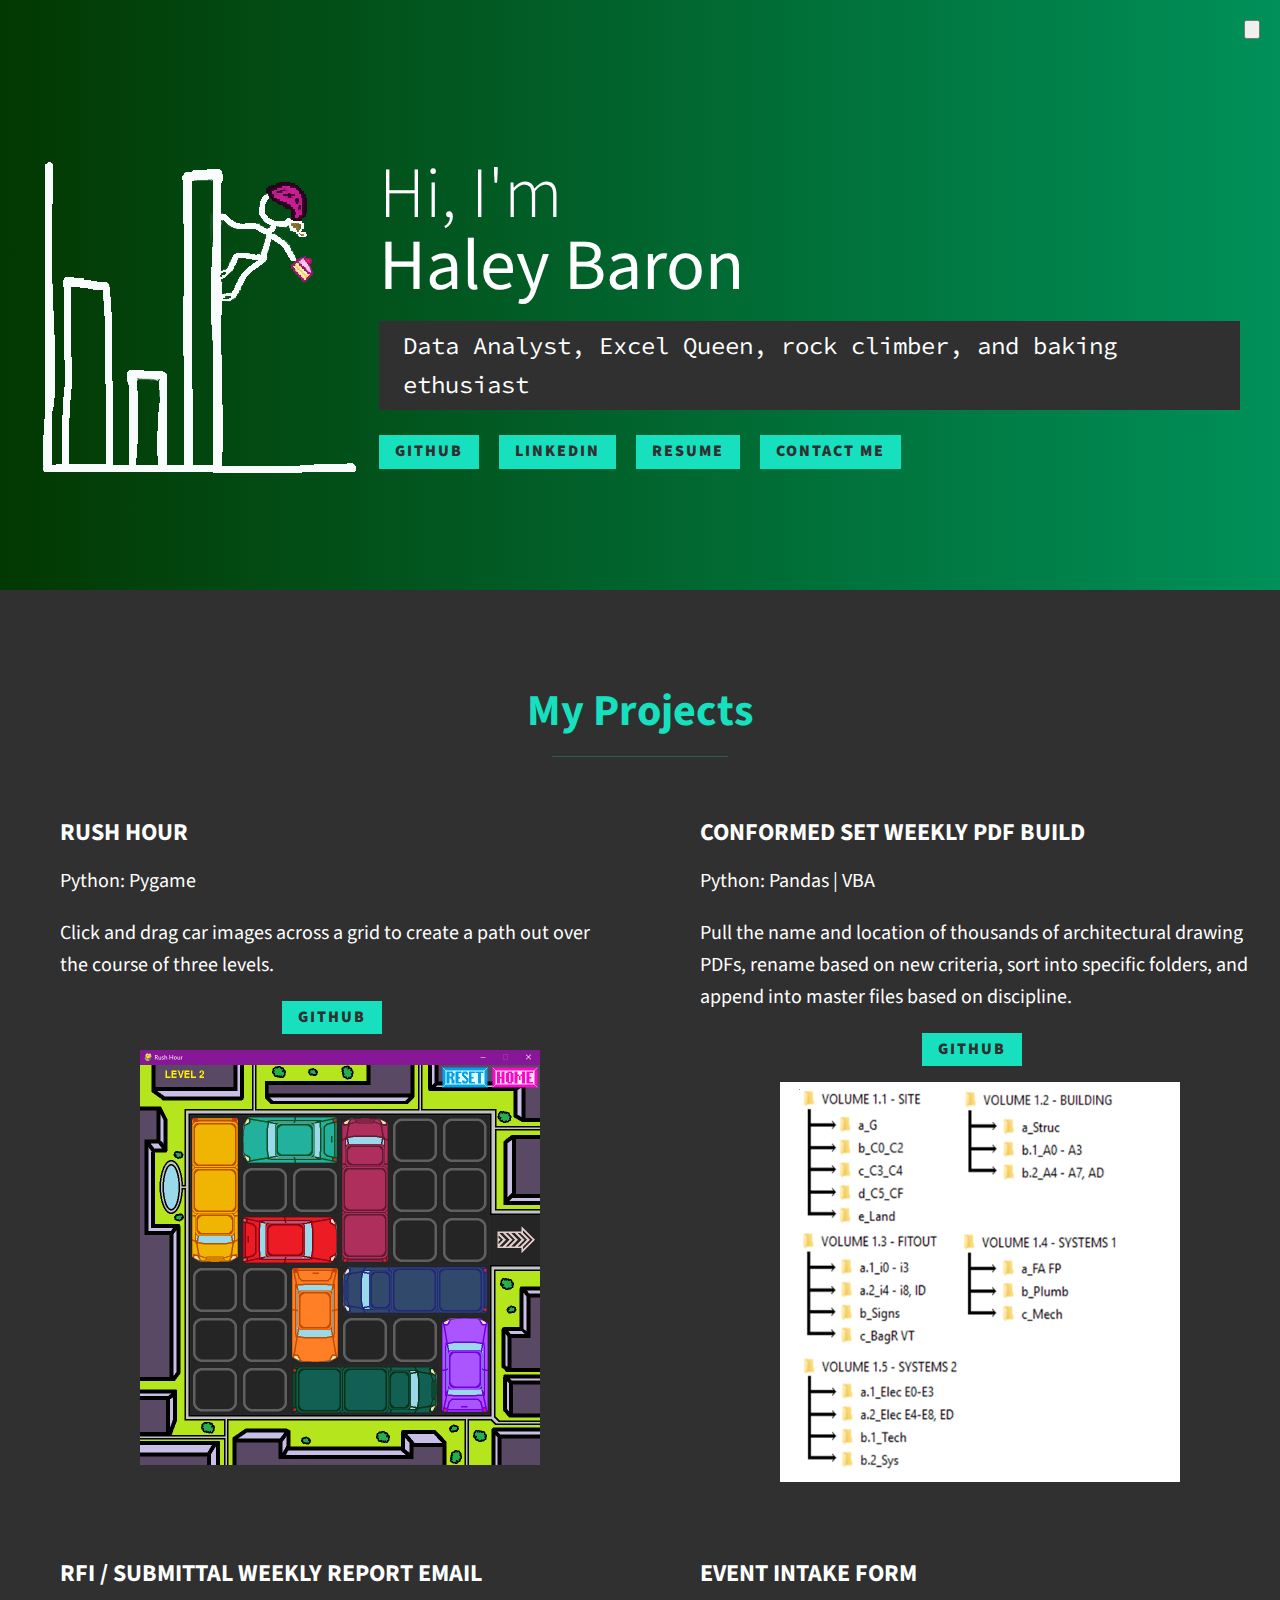
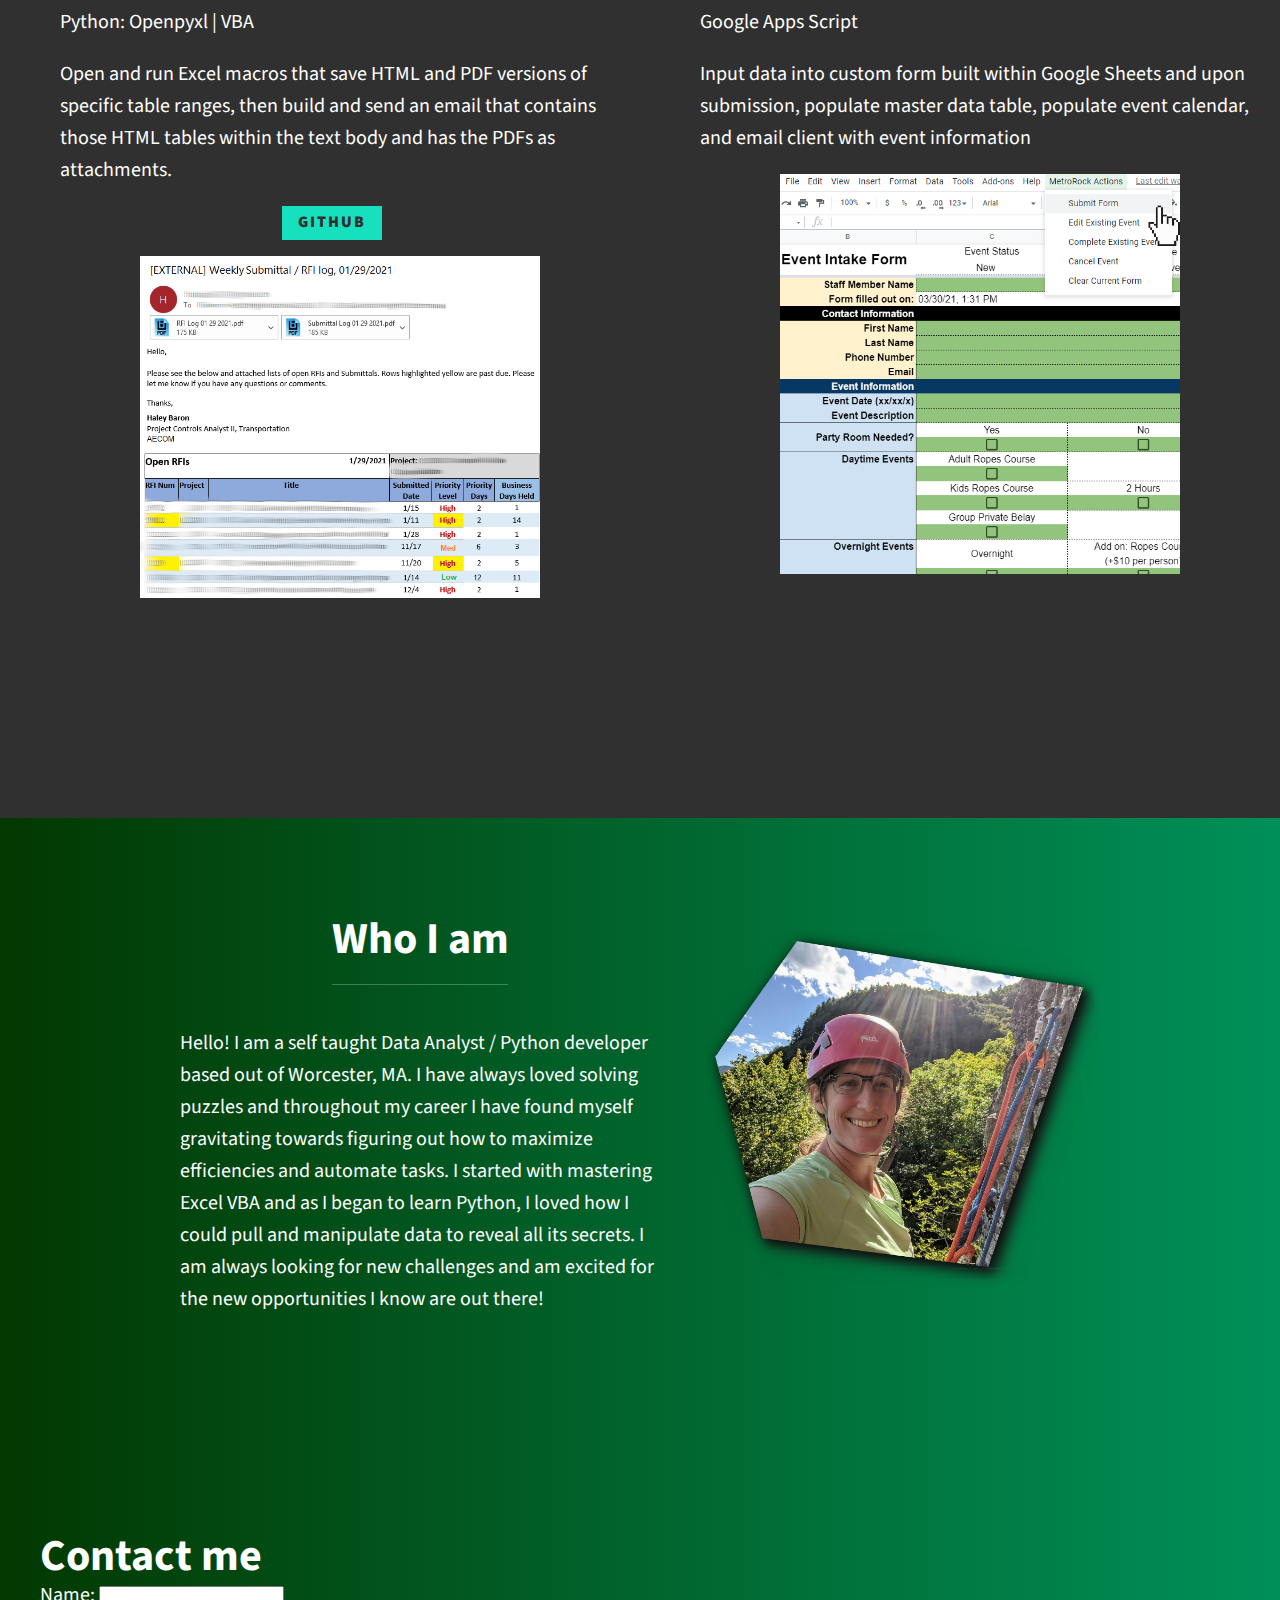
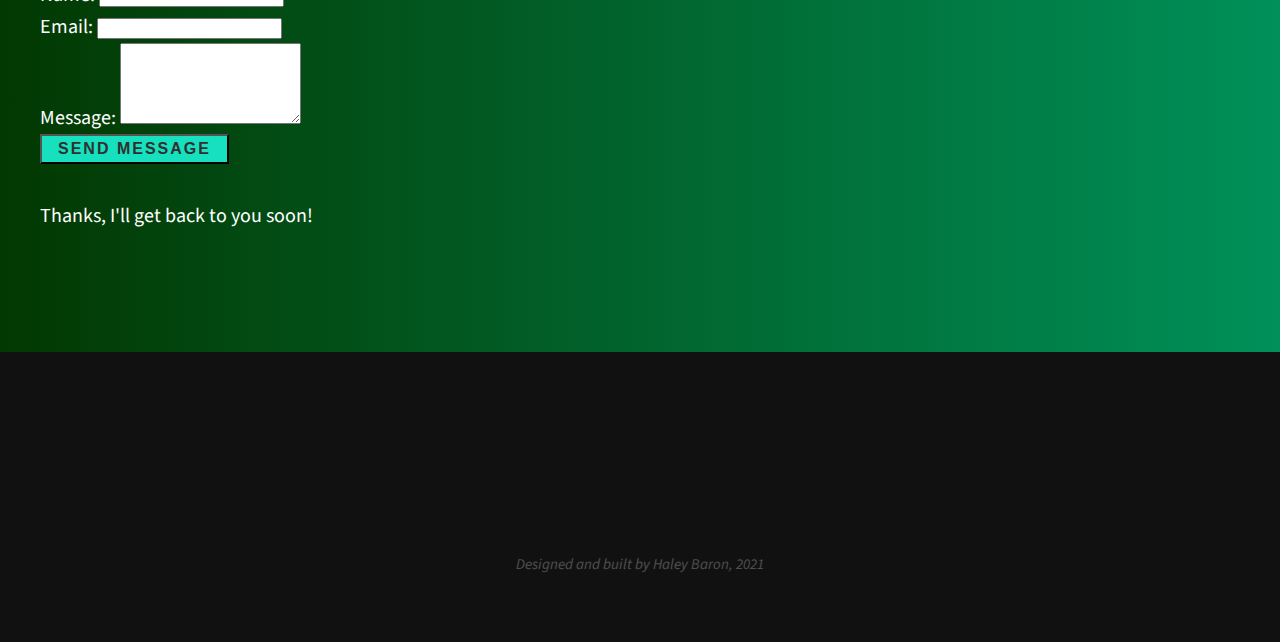
==== commit 707831e0: "Update index.html" ====
--- a/index.html
+++ b/index.html
@@ -94,7 +94,7 @@
         <!-- <p class="section__subtitle section__subtitle--about"></p> -->
 
         <div class="about-me__body">
-            <p>Hello!  I am a self taught Data Analyst / Python developer based out of Worcester, MA.  I have always loved solving puzzles and throughout my career I have found myself gravitating towards figuring out how to maximize efficiencies and automate tasks.  I started with mastering Excel VBA and as I began to learn Python, I loved how I could pull and manipulate data to reveal all its secrets.  I am always looking for new challenges and am excited for the new oppertunities I know are out there!</p>
+            <p>Hello!  I am a self taught Data Analyst / Python developer based out of Worcester, MA.  I have always loved solving puzzles and throughout my career I have found myself gravitating towards figuring out how to maximize efficiencies and automate tasks.  I started with mastering Excel VBA and as I began to learn Python, I loved how I could pull and manipulate data to reveal all its secrets.  I am always looking for new challenges and am excited for the new opportunities I know are out there!</p>
         </div>
 
         <img src="images/profile_pic.png" class="about-me__img">
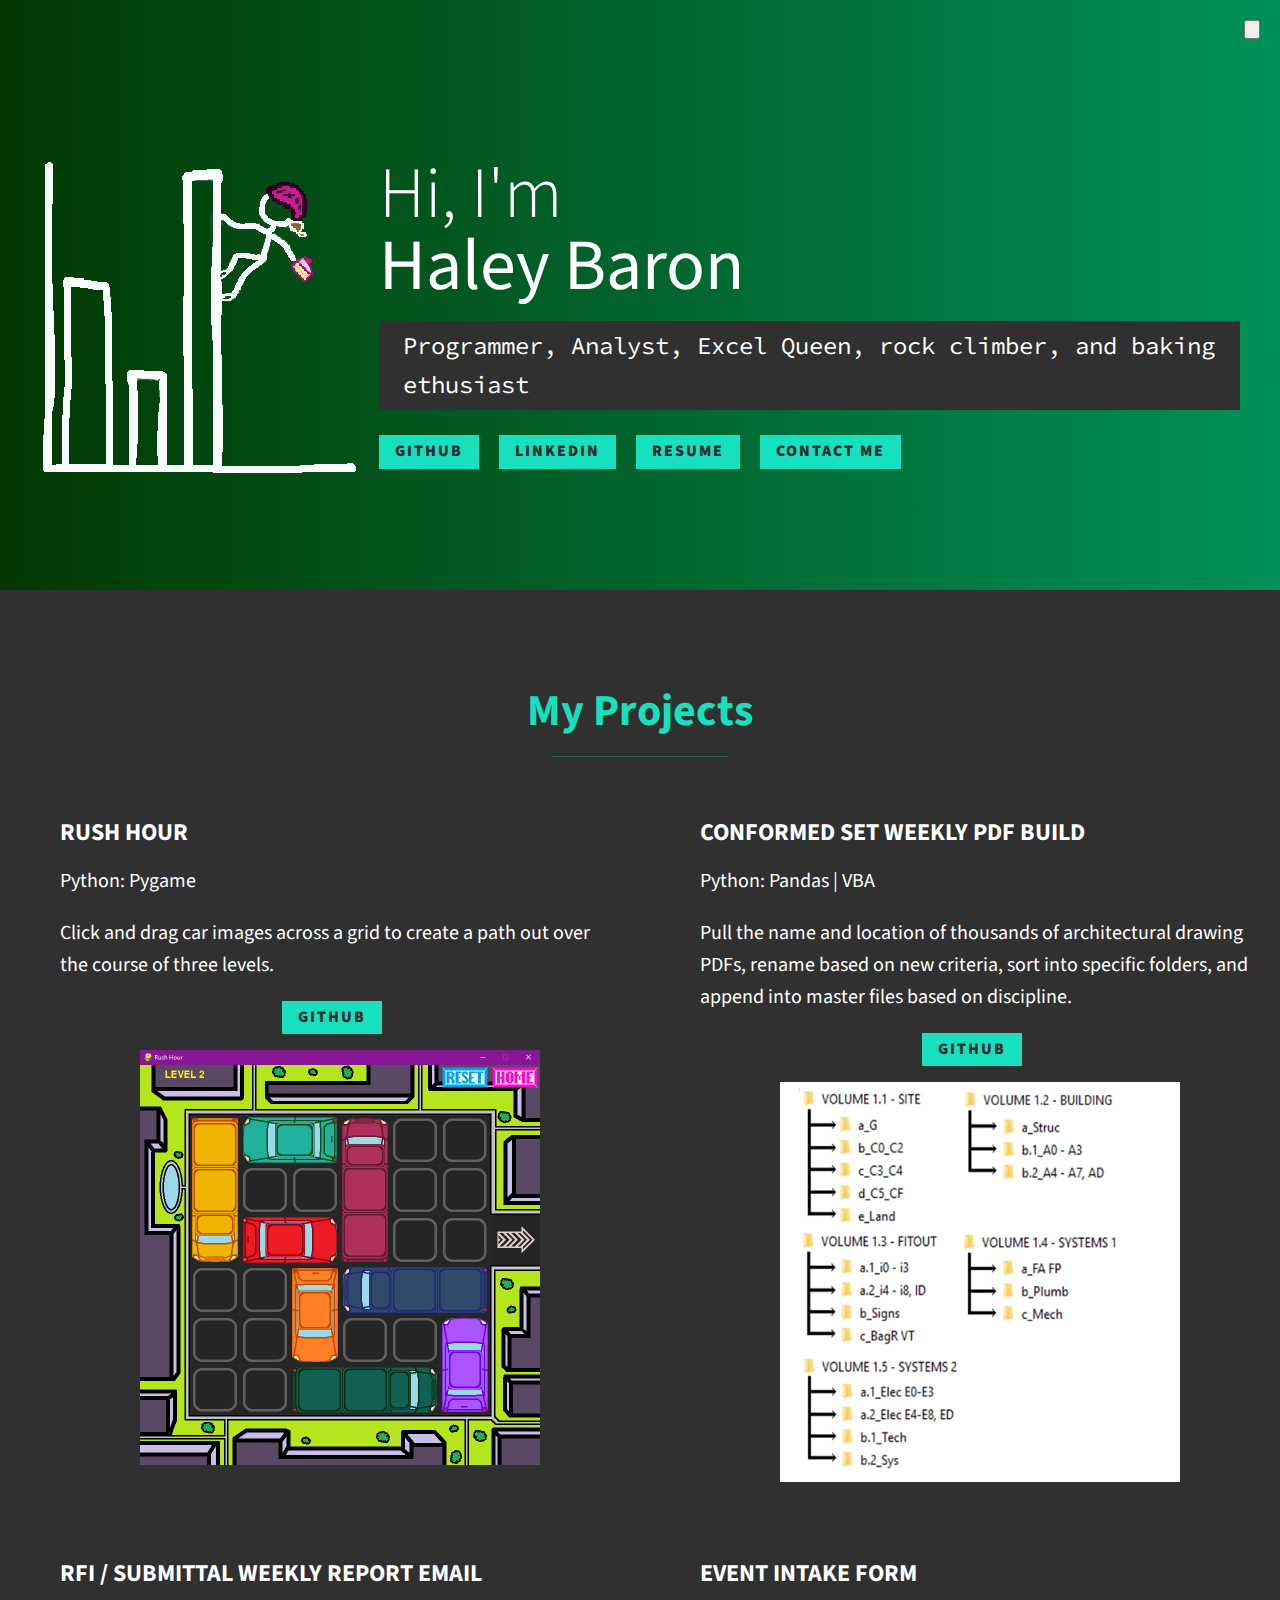
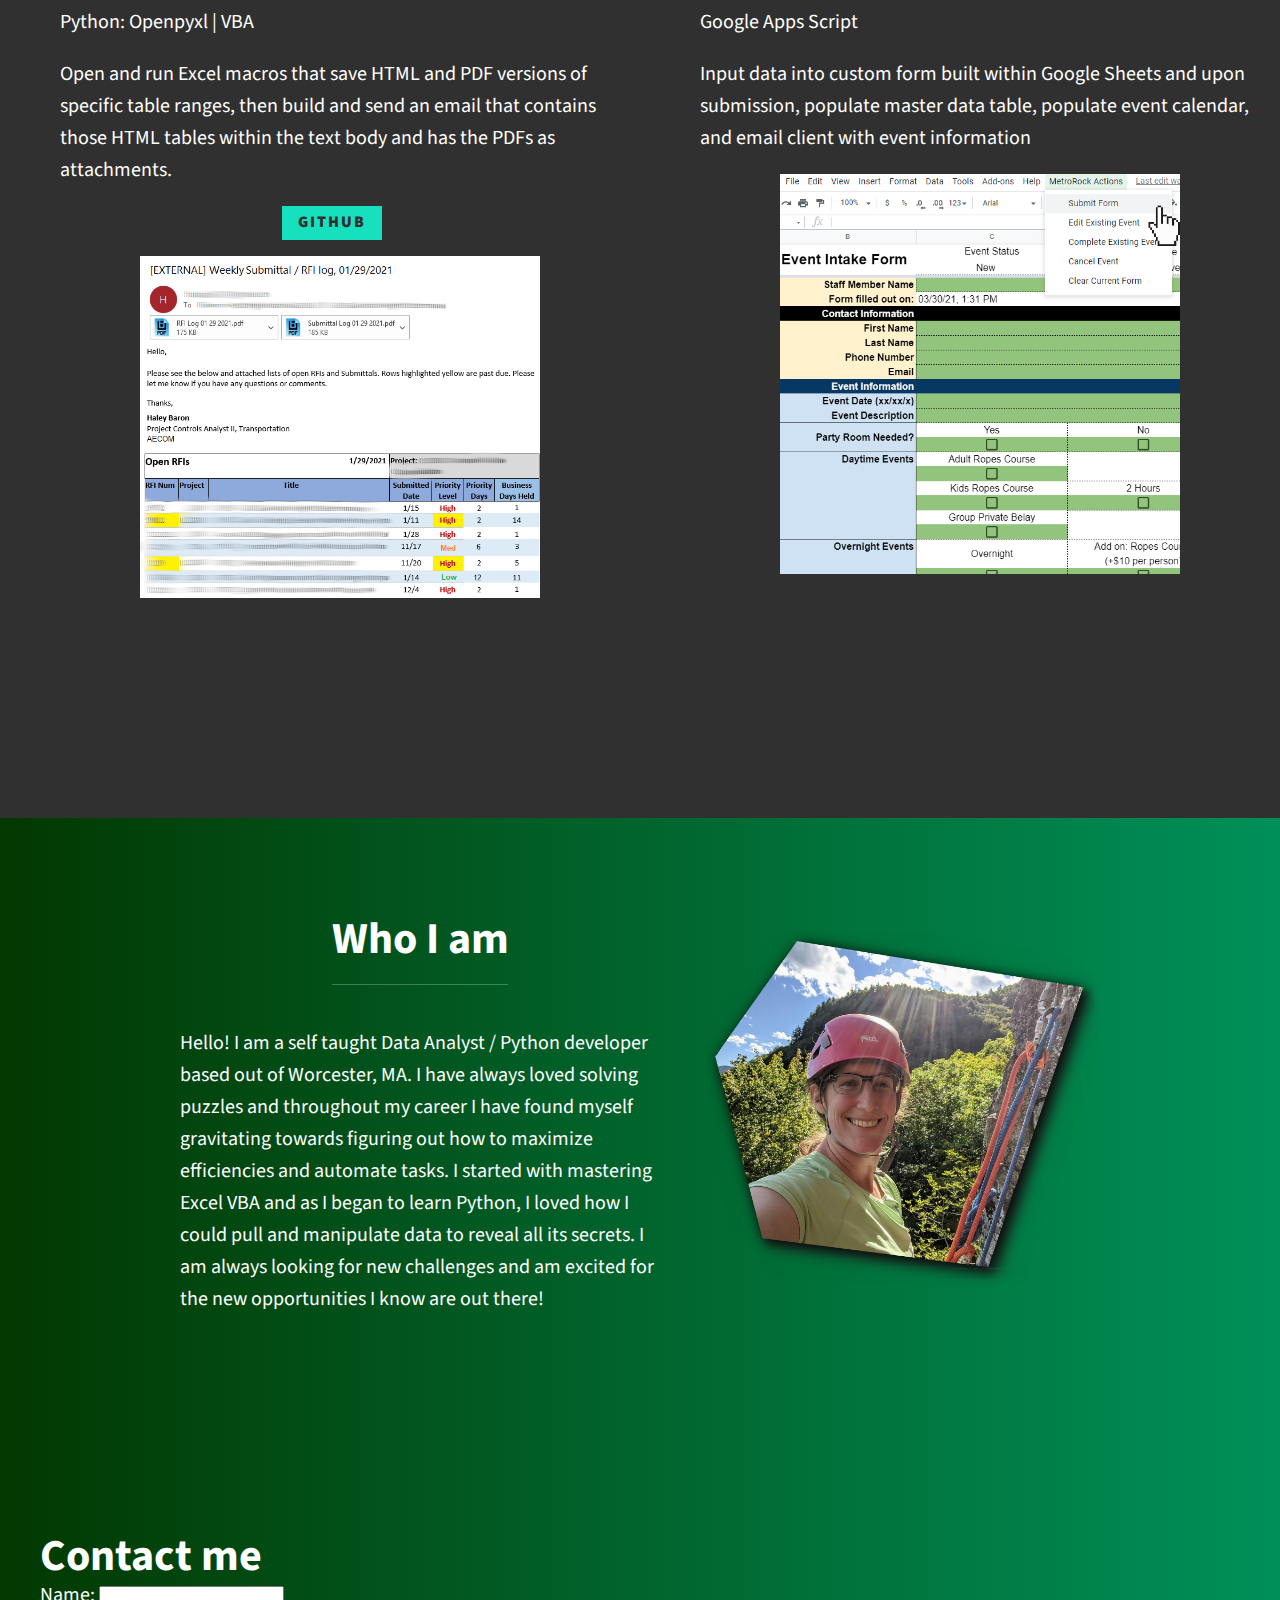
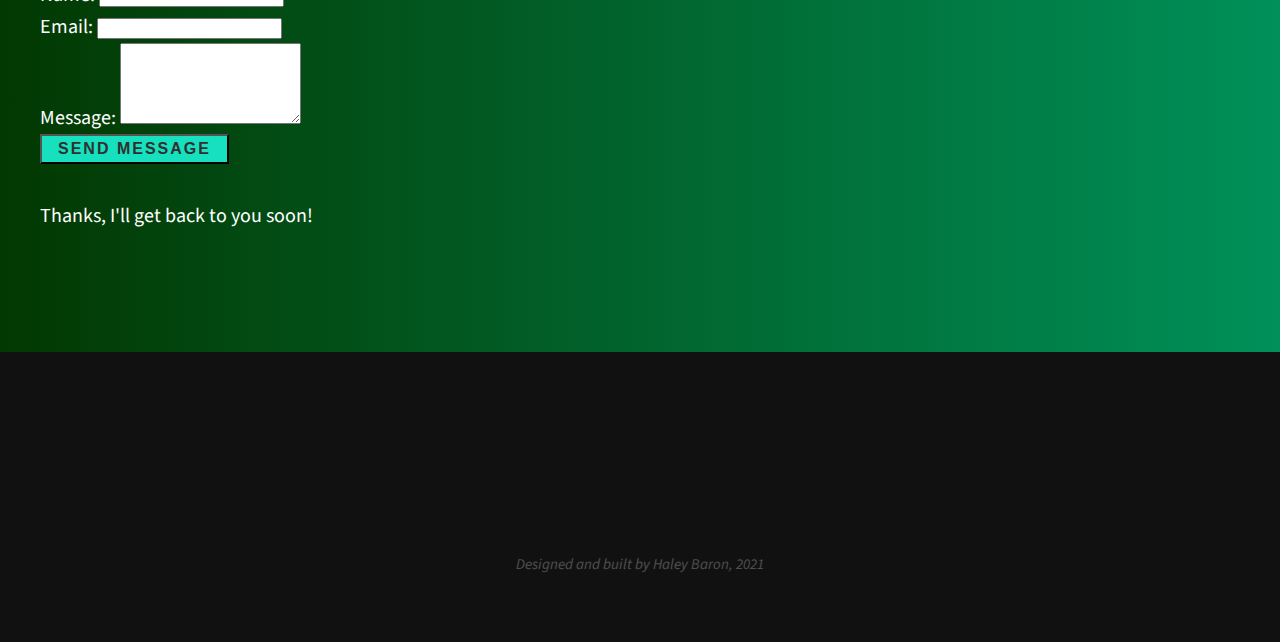
==== commit 5c3b8eaa: "Updating text" ====
--- a/index.html
+++ b/index.html
@@ -36,12 +36,12 @@
         </div>
         <div>
             <div>
-                <p class="section__subtitle section__subtitle--intro">Data Analyst, Excel Queen, rock climber, and baking ethusiast</p>
+                <p class="section__subtitle section__subtitle--intro">Programmer, Analyst, Excel Queen, rock climber, and baking ethusiast</p>
             </div>
             <div class="section__title section__title--wrapper">
                 <a href="https://github.com/Haleyb313" class="btn"><i class="fab fa-github"></i> Github</a>
                 <a href="https://www.linkedin.com/in/haleybaron/" class="btn"><i class="fab fa-linkedin"></i> LinkedIn</a>
-                <a href="https://haleyb313.github.io/haleybaron.github.io/resume/Baron.Haley.Resume.pdf" type="application/pdf" target="_blank" class="btn"><i class="fas fa-file-alt"></i> Resume</a>
+                <a href="https://haleyb313.github.io/resume/Baron.Haley.Resume.pdf" type="application/pdf" target="_blank" class="btn"><i class="fas fa-file-alt"></i> Resume</a>
                 <a href="#contact" class="btn"><i class="fas fa-paper-plane"></i> Contact Me</a>
             </div>
         </div>
